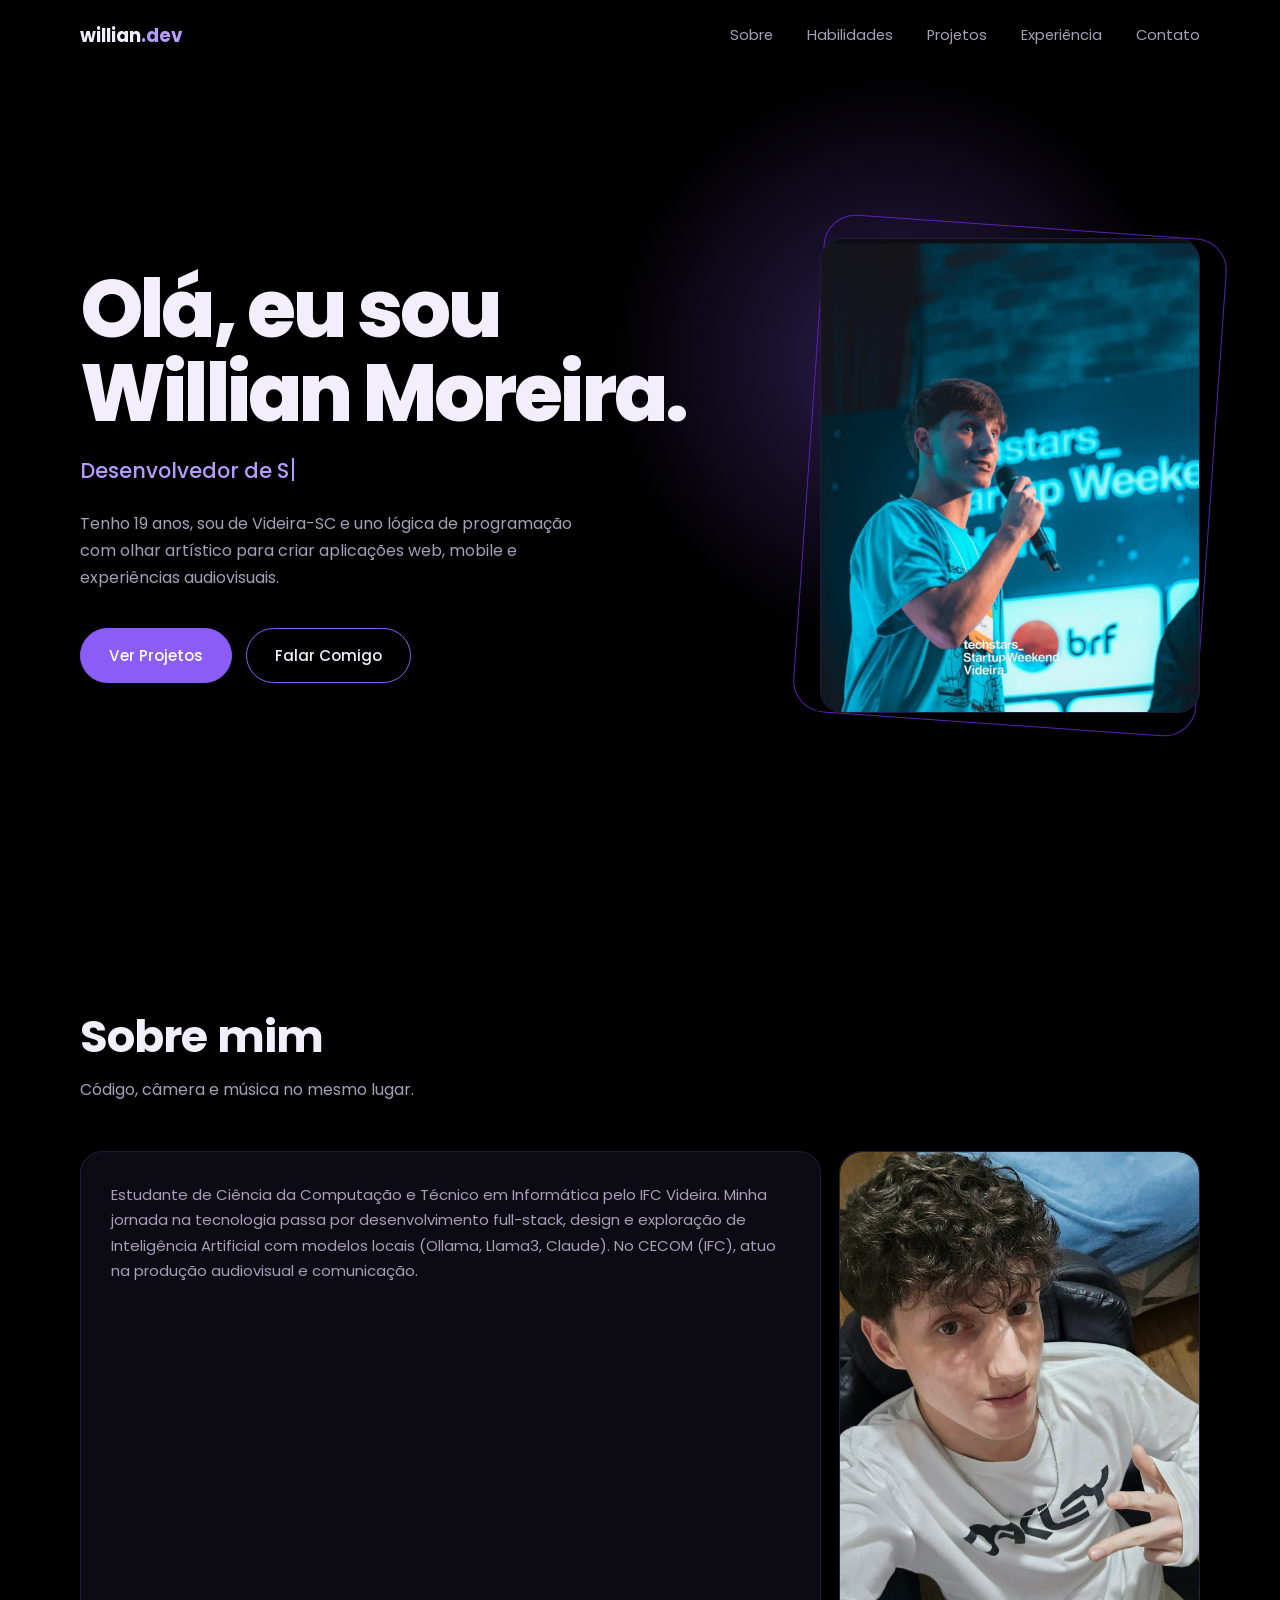
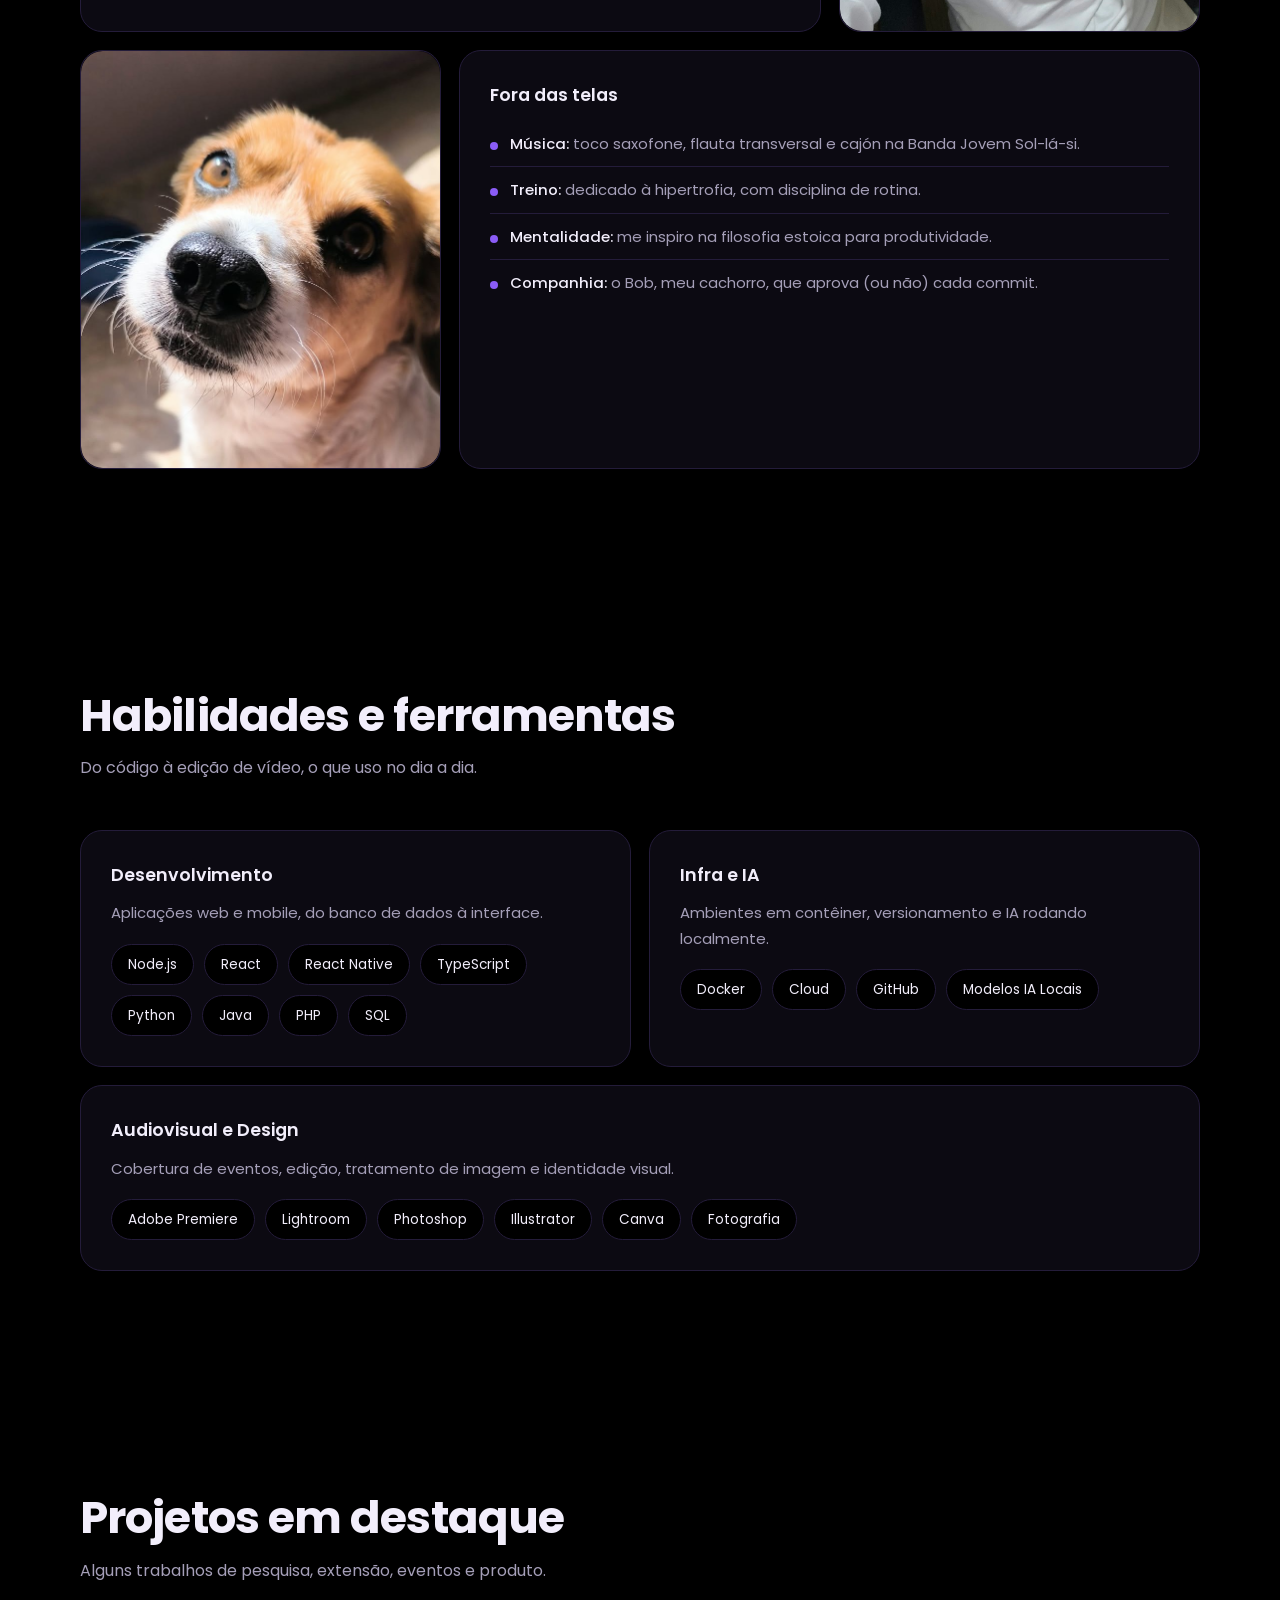
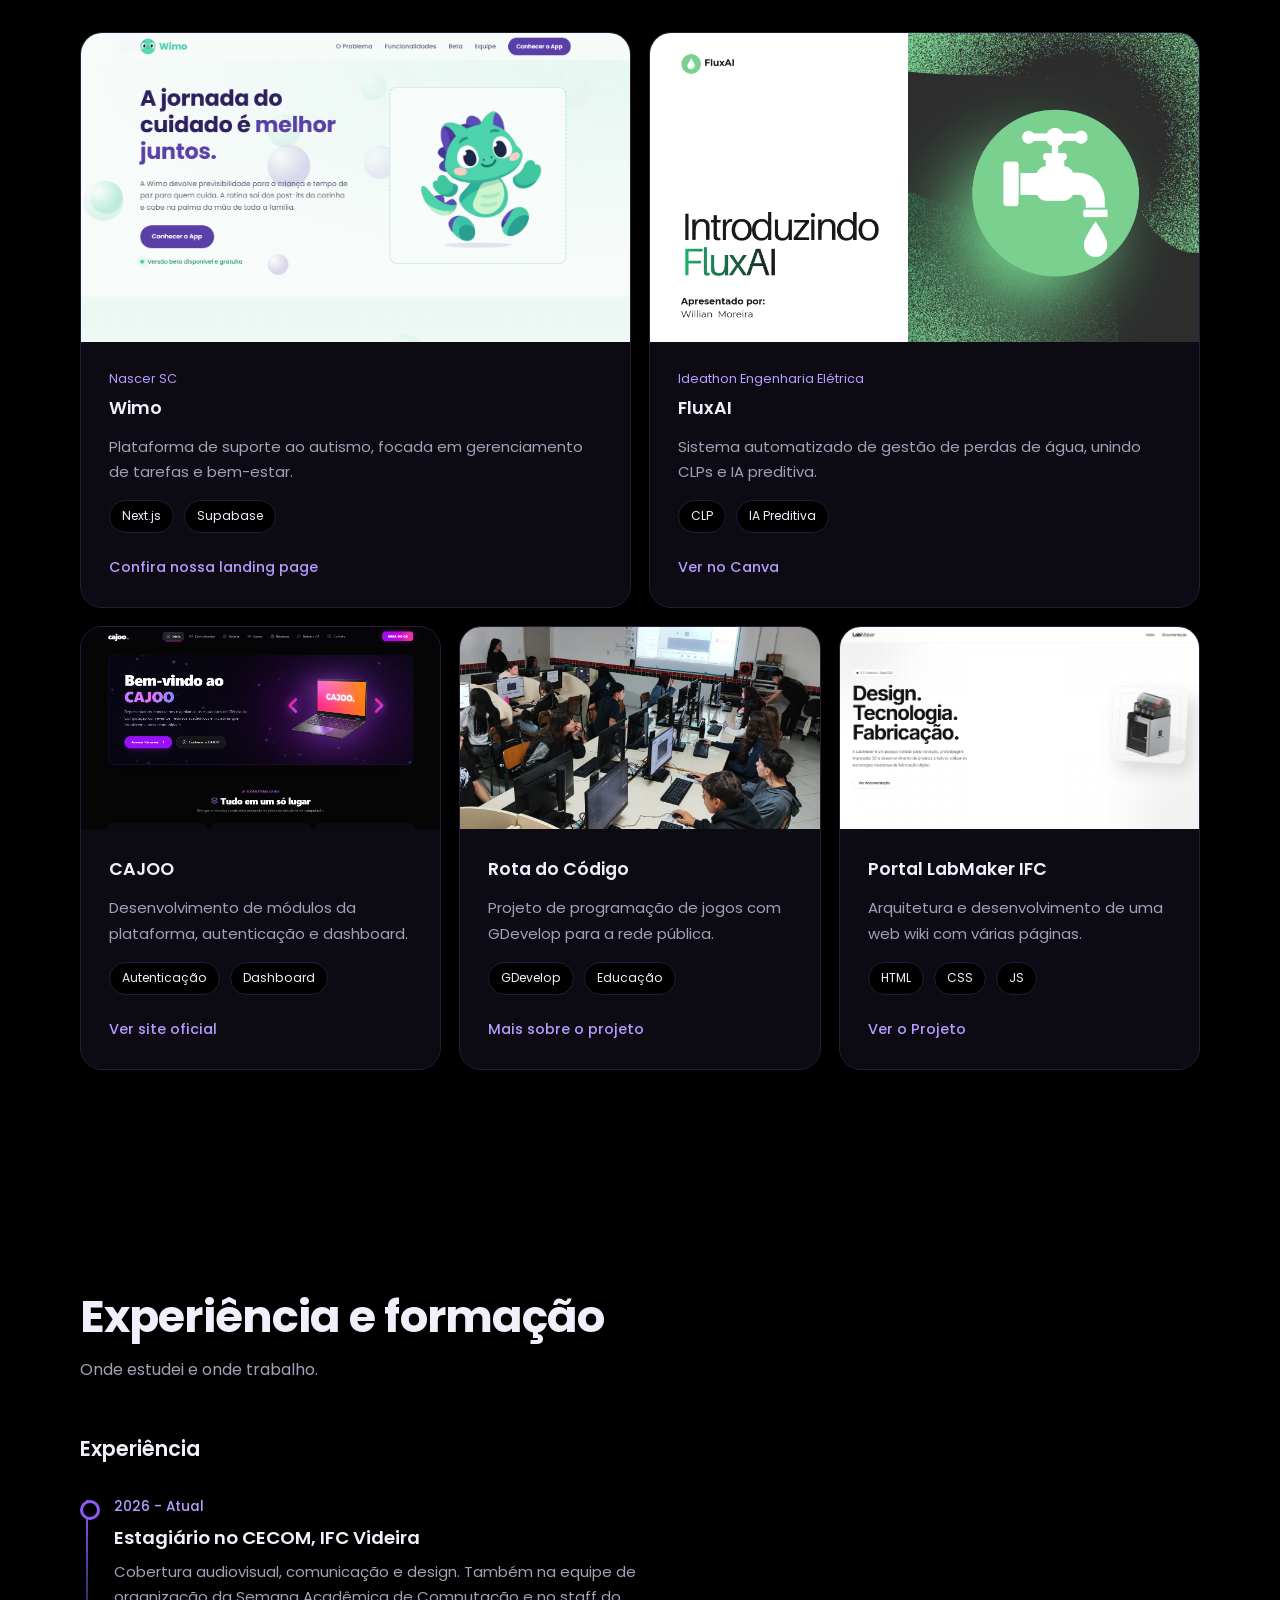
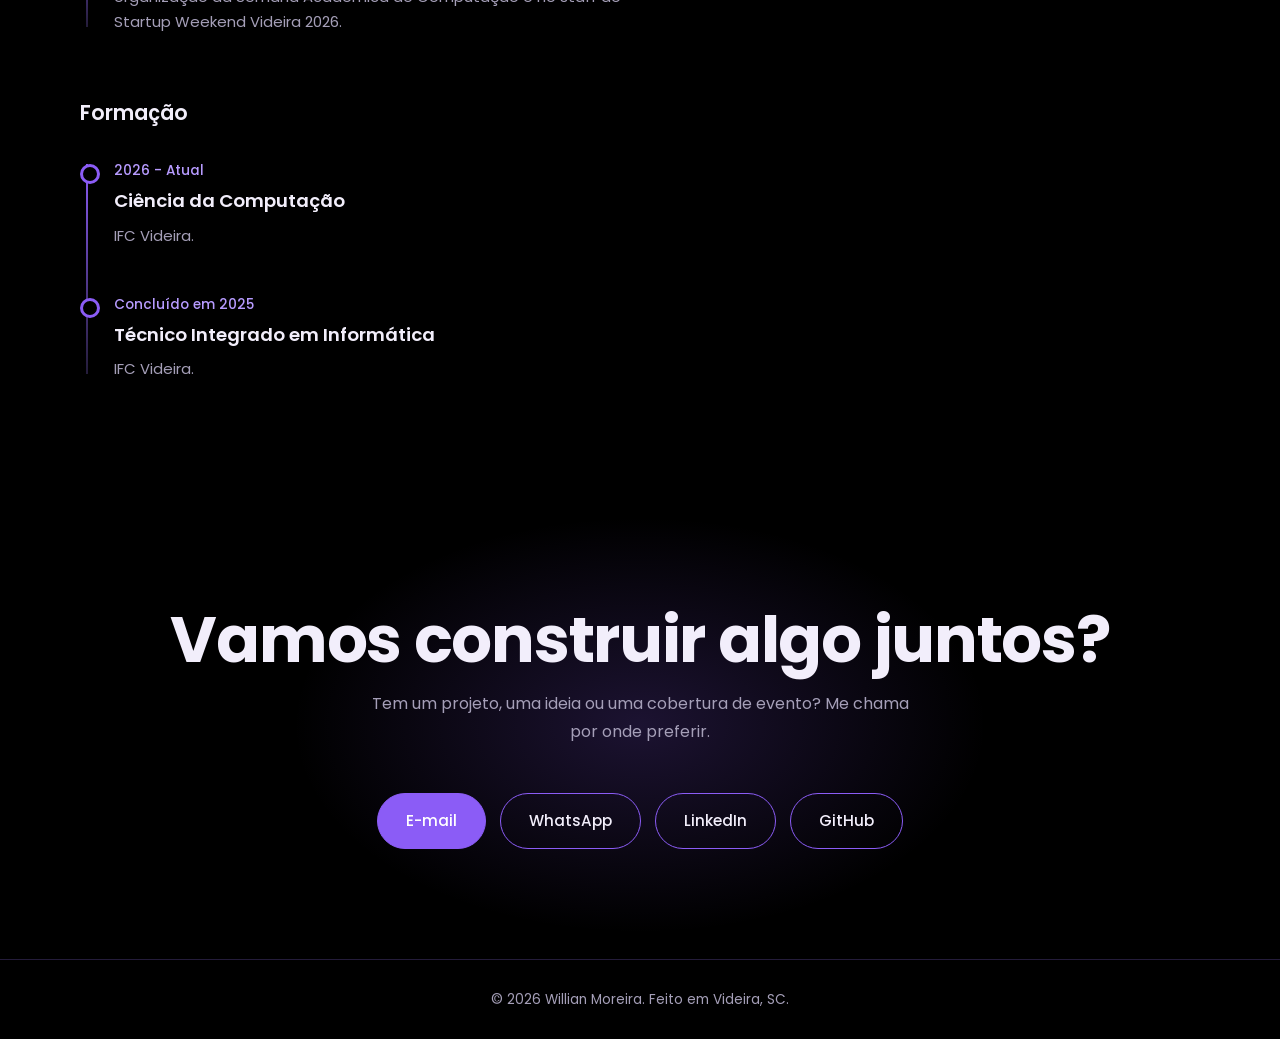
==== index.html @ c2690c24 "v1 do meu portifolio" ====
<!DOCTYPE html>
<html lang="pt-BR">
<head>
<meta charset="UTF-8" />
<meta name="viewport" content="width=device-width, initial-scale=1" />
<title>Willian Moreira | Desenvolvedor de Software, Filmmaker e Fotógrafo</title>
<meta name="description" content="Portfólio de Willian Moreira: desenvolvimento web e mobile, audiovisual e fotografia." />
<link rel="icon" type="image/png" href="assets/icon.png">
<link rel="preconnect" href="https://fonts.googleapis.com" />
<link rel="preconnect" href="https://fonts.gstatic.com" crossorigin />
<link href="https://fonts.googleapis.com/css2?family=Poppins:wght@300;400;500;600;700;800&display=swap" rel="stylesheet" />
<link rel="stylesheet" href="style.css" />
</head>
<body>

<!-- ============ NAVBAR ============ -->
<header class="nav" id="nav">
  <div class="container">
    <a href="#inicio" class="logo">willian<span>.dev</span></a>
    <nav class="menu" id="menu" aria-label="Principal">
      <a href="#sobre">Sobre</a>
      <a href="#habilidades">Habilidades</a>
      <a href="#projetos">Projetos</a>
      <a href="#experiencia">Experiência</a>
      <a href="#contato">Contato</a>
    </nav>
    <button class="burger" id="burger" aria-label="Abrir menu" aria-expanded="false"><span></span><span></span><span></span></button>
  </div>
</header>

<main>
<!-- ============ HERO ============ -->
<section class="hero" id="inicio">
  <div class="glow" id="glow"></div>
  <div class="container hero-grid">
    <div class="reveal">
      <h1>Olá, eu sou<br />Willian Moreira.</h1>
      <p class="role"><span id="typed">Desenvolvedor de Software</span><span class="caret"></span></p>
      <p class="intro">Tenho 19 anos, sou de Videira-SC e uno lógica de programação com olhar artístico para criar aplicações web, mobile e experiências audiovisuais.</p>
      <div class="cta">
        <a href="#projetos" class="btn btn-primary">Ver Projetos</a>
        <a href="#contato" class="btn btn-ghost">Falar Comigo</a>
      </div>
    </div>
    <div class="profile reveal" style="--d:.15s">
      <!-- FOTO DE PERFIL: troque o caminho abaixo pela sua foto (ideal: vertical, 4:5) -->
      <div class="img-frame"><img class="img-round" src="assets/willian.jpg" alt="Foto de perfil de Willian Moreira" /></div>
    </div>
  </div>
</section>

<!-- ============ SOBRE ============ -->
<section id="sobre">
  <div class="container">
    <h2 class="reveal">Sobre mim</h2>
    <p class="lead reveal">Código, câmera e música no mesmo lugar.</p>
    <div class="bento">
      <article class="card span-4 reveal">
        <p class="about-text">Estudante de Ciência da Computação e Técnico em Informática pelo IFC Videira. Minha jornada na tecnologia passa por desenvolvimento full-stack, design e exploração de Inteligência Artificial com modelos locais (Ollama, Llama3, Claude). No CECOM (IFC), atuo na produção audiovisual e comunicação.</p>
      </article>
      <!-- IMAGEM LIFESTYLE 1: troque o caminho (ex.: você tocando, treinando, com o Bob) -->
      <div class="card photo-card span-2 reveal" style="--d:.1s">
        <img class="img-round" src="assets/will2.jpeg" alt="Willian em uma foto lifestyle" />
      </div>
      <!-- IMAGEM LIFESTYLE 2 -->
      <div class="card photo-card span-2 reveal">
        <img class="img-round" src="assets/bob.jpeg" alt="Willian com seu cachorro Bob" />
      </div>
      <article class="card span-4 reveal" style="--d:.1s">
        <h3>Fora das telas</h3>
        <ul class="facts">
          <li><span><b>Música:</b> toco saxofone, flauta transversal e cajón na Banda Jovem Sol-lá-si.</span></li>
          <li><span><b>Treino:</b> dedicado à hipertrofia, com disciplina de rotina.</span></li>
          <li><span><b>Mentalidade:</b> me inspiro na filosofia estoica para produtividade.</span></li>
          <li><span><b>Companhia:</b> o Bob, meu cachorro, que aprova (ou não) cada commit.</span></li>
        </ul>
      </article>
    </div>
  </div>
</section>

<!-- ============ HABILIDADES ============ -->
<section id="habilidades">
  <div class="container">
    <h2 class="reveal">Habilidades e ferramentas</h2>
    <p class="lead reveal">Do código à edição de vídeo, o que uso no dia a dia.</p>
    <div class="bento">
      <article class="card span-3 reveal">
        <h3>Desenvolvimento</h3>
        <p>Aplicações web e mobile, do banco de dados à interface.</p>
        <div class="tags"><span class="tag">Node.js</span><span class="tag">React</span><span class="tag">React Native</span><span class="tag">TypeScript</span><span class="tag">Python</span><span class="tag">Java</span><span class="tag">PHP</span><span class="tag">SQL</span></div>
      </article>
      <article class="card span-3 reveal" style="--d:.1s">
        <h3>Infra e IA</h3>
        <p>Ambientes em contêiner, versionamento e IA rodando localmente.</p>
        <div class="tags"><span class="tag">Docker</span><span class="tag">Cloud</span><span class="tag">GitHub</span><span class="tag">Modelos IA Locais</span></div>
      </article>
      <article class="card span-6 reveal">
        <h3>Audiovisual e Design</h3>
        <p>Cobertura de eventos, edição, tratamento de imagem e identidade visual.</p>
        <div class="tags"><span class="tag">Adobe Premiere</span><span class="tag">Lightroom</span><span class="tag">Photoshop</span><span class="tag">Illustrator</span><span class="tag">Canva</span><span class="tag">Fotografia</span></div>
      </article>
    </div>
  </div>
</section>

<!-- ============ PROJETOS ============ -->
<section id="projetos">
  <div class="container">
    <h2 class="reveal">Projetos em destaque</h2>
    <p class="lead reveal">Alguns trabalhos de pesquisa, extensão, eventos e produto.</p>
    <div class="bento">

      <!-- Em cada projeto: troque o src da thumbnail e o href do link do GitHub -->
      <article class="card project span-3 reveal">
        <div class="thumb"><img class="img-round" src="assets/wimo.png" alt="Thumbnail do projeto Wimo" /></div>
        <div class="body">
          <span class="where">Nascer SC</span>
          <h3>Wimo</h3>
          <p>Plataforma de suporte ao autismo, focada em gerenciamento de tarefas e bem-estar.</p>
          <div class="tags"><span class="tag">Next.js</span><span class="tag">Supabase</span></div>
          <a class="link" href="https://willian-hm.github.io/wimo-lp/" target="_blank" rel="noopener">Confira nossa landing page</a>
        </div>
      </article>

      <article class="card project span-3 reveal" style="--d:.1s">
        <div class="thumb"><img class="img-round" src="assets/fluxai.png" alt="Thumbnail do projeto FluxAI" /></div>
        <div class="body">
          <span class="where">Ideathon Engenharia Elétrica</span>
          <h3>FluxAI</h3>
          <p>Sistema automatizado de gestão de perdas de água, unindo CLPs e IA preditiva.</p>
          <div class="tags"><span class="tag">CLP</span><span class="tag">IA Preditiva</span></div>
          <a class="link" href="https://www.canva.com/design/DAHXwFSfYvk/_85-sju-9SfABfRVE5TkHA/edit" target="_blank" rel="noopener">Ver no Canva</a>
        </div>
      </article>

      <article class="card project span-2 reveal">
        <div class="thumb"><img class="img-round" src="assets/cajoo.png" alt="Thumbnail do projeto CAJOO" /></div>
        <div class="body">
          <h3>CAJOO</h3>
          <p>Desenvolvimento de módulos da plataforma, autenticação e dashboard.</p>
          <div class="tags"><span class="tag">Autenticação</span><span class="tag">Dashboard</span></div>
          <a class="link" href="https://cajoo.fsw-ifc.brdrive.cloud" target="_blank" rel="noopener">Ver site oficial</a>
        </div>
      </article>

      <article class="card project span-2 reveal" style="--d:.1s">
        <div class="thumb"><img class="img-round" src="assets/rota.jpeg" alt="Thumbnail do projeto Rota do Código" /></div>
        <div class="body">
          <h3>Rota do Código</h3>
          <p>Projeto de programação de jogos com GDevelop para a rede pública.</p>
          <div class="tags"><span class="tag">GDevelop</span><span class="tag">Educação</span></div>
          <a class="link" href="https://www.instagram.com/rotadocodigo.ifc/" target="_blank" rel="noopener">Mais sobre o projeto</a>
        </div>
      </article>

      <article class="card project span-2 reveal" style="--d:.2s">
        <div class="thumb"><img class="img-round" src="assets/labmaker.png" alt="Thumbnail do Portal LabMaker IFC" /></div>
        <div class="body">
          <h3>Portal LabMaker IFC</h3>
          <p>Arquitetura e desenvolvimento de uma web wiki com várias páginas.</p>
          <div class="tags"><span class="tag">HTML</span><span class="tag">CSS</span><span class="tag">JS</span></div>
          <a class="link" href="https://willian-hm.github.io/labmaker-ifc-videira/" target="_blank" rel="noopener">Ver o Projeto</a>
        </div>
      </article>

    </div>
  </div>
</section>

<!-- ============ EXPERIÊNCIA E FORMAÇÃO ============ -->
<section id="experiencia">
  <div class="container">
    <h2 class="reveal">Experiência e formação</h2>
    <p class="lead reveal">Onde estudei e onde trabalho.</p>

    <h3 class="t-group reveal">Experiência</h3>
    <div class="timeline" style="margin-bottom:60px">
      <div class="t-item reveal">
        <span class="t-date">2026 - Atual</span>
        <h3>Estagiário no CECOM, IFC Videira</h3>
        <p>Cobertura audiovisual, comunicação e design. Também na equipe de organização da Semana Acadêmica de Computação e no staff do Startup Weekend Videira 2026.</p>
      </div>
    </div>

    <h3 class="t-group reveal">Formação</h3>
    <div class="timeline">
      <div class="t-item reveal">
        <span class="t-date">2026 - Atual</span>
        <h3>Ciência da Computação</h3>
        <p>IFC Videira.</p>
      </div>
      <div class="t-item reveal">
        <span class="t-date">Concluído em 2025</span>
        <h3>Técnico Integrado em Informática</h3>
        <p>IFC Videira.</p>
      </div>
    </div>
  </div>
</section>

<!-- ============ CONTATO ============ -->
<section class="contact" id="contato">
  <div class="container">
    <h2 class="reveal">Vamos construir algo juntos?</h2>
    <p class="lead reveal">Tem um projeto, uma ideia ou uma cobertura de evento? Me chama por onde preferir.</p>
    <div class="links reveal">
      <a class="btn btn-primary" href="mailto:willianmoreira0510@gmail.com">E-mail</a>
      <a class="btn btn-ghost" href="https://wa.me/5549991280198" target="_blank" rel="noopener">WhatsApp</a>
      <a class="btn btn-ghost" href="https://linkedin.com/in/will-moreira" target="_blank" rel="noopener">LinkedIn</a>
      <a class="btn btn-ghost" href="https://github.com/willian-hm" target="_blank" rel="noopener">GitHub</a>
    </div>
  </div>
</section>
</main>

<footer><div class="container">&copy; <span id="year"></span> Willian Moreira. Feito em Videira, SC.</div></footer>

<script>
/* Menu mobile */
const burger = document.getElementById('burger');
const menu = document.getElementById('menu');
burger.addEventListener('click', () => {
  const open = menu.classList.toggle('open');
  burger.classList.toggle('open', open);
  burger.setAttribute('aria-expanded', open);
});
menu.querySelectorAll('a').forEach(a => a.addEventListener('click', () => {
  menu.classList.remove('open'); burger.classList.remove('open'); burger.setAttribute('aria-expanded', false);
}));

/* Navbar com fundo ao rolar */
const nav = document.getElementById('nav');
const onScroll = () => nav.classList.toggle('scrolled', window.scrollY > 30);
onScroll(); window.addEventListener('scroll', onScroll, {passive:true});

/* Scroll reveal */
const io = new IntersectionObserver((entries) => {
  entries.forEach(e => { if (e.isIntersecting) { e.target.classList.add('visible'); io.unobserve(e.target); } });
}, {threshold:.12});
document.querySelectorAll('.reveal').forEach(el => io.observe(el));

/* Glow roxo que segue o mouse no hero */
const hero = document.querySelector('.hero');
hero.addEventListener('pointermove', (e) => {
  const r = hero.getBoundingClientRect();
  hero.style.setProperty('--gx', (e.clientX - r.left) + 'px');
  hero.style.setProperty('--gy', (e.clientY - r.top) + 'px');
});

/* Subtítulo alternando */
const roles = ['Desenvolvedor de Software', 'Filmmaker & Fotógrafo'];
const typed = document.getElementById('typed');
if (!window.matchMedia('(prefers-reduced-motion: reduce)').matches) {
  let r = 0, c = roles[0].length, del = true;
  setTimeout(function tick() {
    const word = roles[r];
    c += del ? -1 : 1;
    typed.textContent = word.slice(0, c);
    let wait = del ? 35 : 70;
    if (!del && c === word.length) { del = true; wait = 2200; }
    else if (del && c === 0) { del = false; r = (r + 1) % roles.length; wait = 350; }
    setTimeout(tick, wait);
  }, 2200);
} else {
  typed.textContent = 'Desenvolvedor de Software | Filmmaker & Fotógrafo';
}

document.getElementById('year').textContent = new Date().getFullYear();
</script>
</body>
</html>
---- style.css ----
/* ===== CORES E VARIÁVEIS: mude aqui para alterar o tema inteiro ===== */
:root{
  --bg:#000000;
  --surface:#0c0a12;
  --surface-2:#141021;
  --border:#241c3a;
  --text:#f2eefb;
  --muted:#a59fb8;
  --purple:#8b5cf6;
  --purple-light:#b79bff;
  --purple-deep:#5b21b6;
  --radius:22px;
  --ease:cubic-bezier(.22,.8,.3,1);
}
*{box-sizing:border-box;margin:0;padding:0}
html{scroll-behavior:smooth;scroll-padding-top:84px}
body{font-family:'Poppins',system-ui,sans-serif;background:var(--bg);color:var(--text);line-height:1.7;-webkit-font-smoothing:antialiased;overflow-x:hidden}
img{max-width:100%;display:block}
a{color:inherit;text-decoration:none}
ul{list-style:none}
:focus-visible{outline:2px solid var(--purple-light);outline-offset:3px;border-radius:6px}
.container{width:min(1120px,92%);margin-inline:auto}
section{padding:110px 0}
h2{font-size:clamp(1.9rem,4vw,2.8rem);font-weight:700;line-height:1.2;letter-spacing:-.02em;margin-bottom:12px}
.lead{color:var(--muted);max-width:56ch;margin-bottom:48px}

/* ===== IMAGENS: classes prontas ===== */
.img-round{width:100%;height:100%;object-fit:cover;border-radius:var(--radius);background:var(--surface-2)}
.img-frame{border-radius:var(--radius);overflow:hidden;border:1px solid var(--border);background:var(--surface-2)}

/* ===== BOTÕES ===== */
.btn{display:inline-flex;align-items:center;gap:8px;padding:14px 28px;border-radius:999px;font-weight:500;font-size:.95rem;border:1px solid var(--purple);transition:transform .3s var(--ease),background .3s,box-shadow .3s,color .3s}
.btn-primary{background:var(--purple);color:#fff}
.btn-primary:hover{background:var(--purple-light);color:#000;transform:translateY(-3px);box-shadow:0 10px 30px -8px var(--purple)}
.btn-ghost{background:transparent;color:var(--text)}
.btn-ghost:hover{background:rgba(139,92,246,.14);transform:translateY(-3px)}

/* ===== NAVBAR ===== */
.nav{position:fixed;inset:0 0 auto 0;z-index:50;transition:background .3s,border-color .3s;border-bottom:1px solid transparent}
.nav.scrolled{background:rgba(0,0,0,.82);backdrop-filter:blur(14px);border-color:var(--border)}
.nav .container{display:flex;align-items:center;justify-content:space-between;height:72px}
.logo{font-weight:700;font-size:1.15rem}
.logo span{color:var(--purple-light)}
.menu{display:flex;gap:34px}
.menu a{color:var(--muted);font-size:.92rem;position:relative;transition:color .25s}
.menu a::after{content:"";position:absolute;left:0;bottom:-4px;height:2px;width:0;background:var(--purple);transition:width .3s var(--ease)}
.menu a:hover{color:var(--text)}
.menu a:hover::after{width:100%}
.burger{display:none;background:none;border:0;width:40px;height:40px;cursor:pointer;position:relative}
.burger span{position:absolute;left:8px;right:8px;height:2px;background:var(--text);border-radius:2px;transition:transform .3s var(--ease),opacity .2s}
.burger span:nth-child(1){top:13px}.burger span:nth-child(2){top:19px}.burger span:nth-child(3){top:25px}
.burger.open span:nth-child(1){transform:translateY(6px) rotate(45deg)}
.burger.open span:nth-child(2){opacity:0}
.burger.open span:nth-child(3){transform:translateY(-6px) rotate(-45deg)}

/* ===== HERO ===== */
.hero{min-height:100vh;display:flex;align-items:center;padding:130px 0 80px;position:relative;overflow:hidden}
/* Glow roxo que acompanha o mouse (único momento de destaque) */
.glow{position:absolute;width:620px;height:620px;border-radius:50%;background:radial-gradient(circle,rgba(139,92,246,.32),transparent 65%);left:var(--gx,70%);top:var(--gy,40%);transform:translate(-50%,-50%);pointer-events:none;transition:left .6s var(--ease),top .6s var(--ease)}
/* Para usar uma imagem de fundo no hero, descomente e troque o caminho:
.hero{background:linear-gradient(rgba(0,0,0,.8),rgba(0,0,0,.92)),url("caminho/para/background.jpg") center/cover} */
.hero-grid{display:grid;grid-template-columns:1.25fr .75fr;gap:56px;align-items:center;position:relative}
.hero h1{font-size:clamp(2.6rem,7vw,5rem);font-weight:800;line-height:1.05;letter-spacing:-.035em;margin-bottom:18px}
.hero .role{font-size:clamp(1rem,2vw,1.3rem);color:var(--purple-light);font-weight:500;margin-bottom:20px;min-height:1.8em}
.hero .caret{display:inline-block;width:2px;height:1.1em;background:var(--purple-light);margin-left:3px;vertical-align:-3px;animation:blink 1s steps(1) infinite}
@keyframes blink{50%{opacity:0}}
.hero p.intro{color:var(--muted);max-width:52ch;margin-bottom:36px}
.cta{display:flex;flex-wrap:wrap;gap:14px}
.profile{aspect-ratio:4/5;max-width:380px;margin-left:auto;position:relative}
.profile::before{content:"";position:absolute;inset:-12px;border-radius:calc(var(--radius) + 10px);border:1px solid var(--purple-deep);transform:rotate(4deg)}
.profile .img-frame{position:relative;height:100%}

/* ===== BENTO (sobre, habilidades, projetos) ===== */
.bento{display:grid;grid-template-columns:repeat(6,1fr);gap:18px}
.card{background:var(--surface);border:1px solid var(--border);border-radius:var(--radius);padding:30px;transition:transform .35s var(--ease),border-color .3s,background .3s}
.card:hover{border-color:var(--purple);transform:translateY(-5px);background:var(--surface-2)}
.card h3{font-size:1.1rem;font-weight:600;margin-bottom:10px}
.card p{color:var(--muted);font-size:.93rem}
.span-2{grid-column:span 2}.span-3{grid-column:span 3}.span-4{grid-column:span 4}.span-6{grid-column:span 6}
.photo-card{padding:0;overflow:hidden;min-height:240px}
.photo-card:hover{transform:none}

/* Sobre */
.about-text{font-size:1.05rem;color:var(--text)}
.facts li{display:flex;gap:12px;padding:10px 0;border-bottom:1px solid var(--border);color:var(--muted);font-size:.93rem}
.facts li:last-child{border:0}
.facts li::before{content:"";flex:none;width:8px;height:8px;margin-top:11px;border-radius:50%;background:var(--purple)}
.facts b{color:var(--text);font-weight:500}

/* Habilidades */
.tags{display:flex;flex-wrap:wrap;gap:10px;margin-top:18px}
.tag{padding:8px 16px;border-radius:999px;font-size:.85rem;border:1px solid var(--border);background:var(--bg);color:var(--text);transition:all .25s}
.tag:hover{border-color:var(--purple);background:rgba(139,92,246,.16);color:var(--purple-light)}

/* Projetos */
.project{padding:0;display:flex;flex-direction:column;overflow:hidden}
.project .thumb{aspect-ratio:16/9;border-radius:0;overflow:hidden}
.project .thumb img{transition:transform .6s var(--ease);border-radius:0}
.project:hover .thumb img{transform:scale(1.06)}
.project .body{padding:26px 28px 28px;display:flex;flex-direction:column;flex:1}
.project .tags{margin:16px 0 22px}
.project .tag{font-size:.76rem;padding:5px 12px}
.project .link{margin-top:auto;font-weight:500;font-size:.9rem;color:var(--purple-light);display:inline-flex;gap:8px;align-items:center}
.project .link:hover{color:#fff;text-decoration:underline;text-underline-offset:5px}
.project .where{font-size:.8rem;color:var(--purple-light);margin-bottom:4px}

/* ===== TIMELINE ===== */
.timeline{position:relative;max-width:760px;padding-left:34px}
.timeline::before{content:"";position:absolute;left:6px;top:8px;bottom:8px;width:2px;background:linear-gradient(var(--purple),var(--border))}
.t-item{position:relative;padding-bottom:42px}
.t-item:last-child{padding-bottom:0}
.t-item::before{content:"";position:absolute;left:-34px;top:8px;width:14px;height:14px;border-radius:50%;background:var(--bg);border:3px solid var(--purple)}
.t-date{color:var(--purple-light);font-size:.85rem;font-weight:500}
.t-item h3{font-size:1.15rem;font-weight:600;margin:2px 0 6px}
.t-item p{color:var(--muted);font-size:.93rem;max-width:60ch}
.t-group{margin:0 0 26px;font-weight:600;font-size:1.3rem}

/* ===== CONTATO ===== */
.contact{text-align:center;position:relative;overflow:hidden}
.contact::before{content:"";position:absolute;left:50%;top:50%;width:700px;height:420px;transform:translate(-50%,-50%);background:radial-gradient(ellipse,rgba(139,92,246,.2),transparent 70%);pointer-events:none}
.contact h2{font-size:clamp(2.2rem,6vw,4rem);position:relative}
.contact .lead{margin-inline:auto;position:relative}
.links{display:flex;flex-wrap:wrap;gap:14px;justify-content:center;position:relative}
footer{border-top:1px solid var(--border);padding:28px 0;text-align:center;color:var(--muted);font-size:.85rem}

/* ===== SCROLL REVEAL ===== */
.reveal{opacity:0;transform:translateY(28px);transition:opacity .9s var(--ease),transform .9s var(--ease);transition-delay:var(--d,0s)}
.reveal.visible{opacity:1;transform:none}

/* ===== RESPONSIVO ===== */
@media (max-width:900px){
  section{padding:80px 0}
  .hero-grid{grid-template-columns:1fr}
  .profile{margin:0 auto;order:-1;max-width:260px}
  .span-2,.span-3,.span-4{grid-column:span 6}
  .burger{display:block}
  .menu{position:fixed;inset:72px 0 auto 0;flex-direction:column;gap:0;background:rgba(0,0,0,.97);border-bottom:1px solid var(--border);padding:8px 6%;transform:translateY(-130%);transition:transform .4s var(--ease)}
  .menu.open{transform:none}
  .menu a{padding:16px 0;border-bottom:1px solid var(--border)}
  .menu a::after{display:none}
}
@media (prefers-reduced-motion:reduce){
  html{scroll-behavior:auto}
  *,*::before,*::after{animation:none!important;transition:none!important}
  .reveal{opacity:1;transform:none}
}
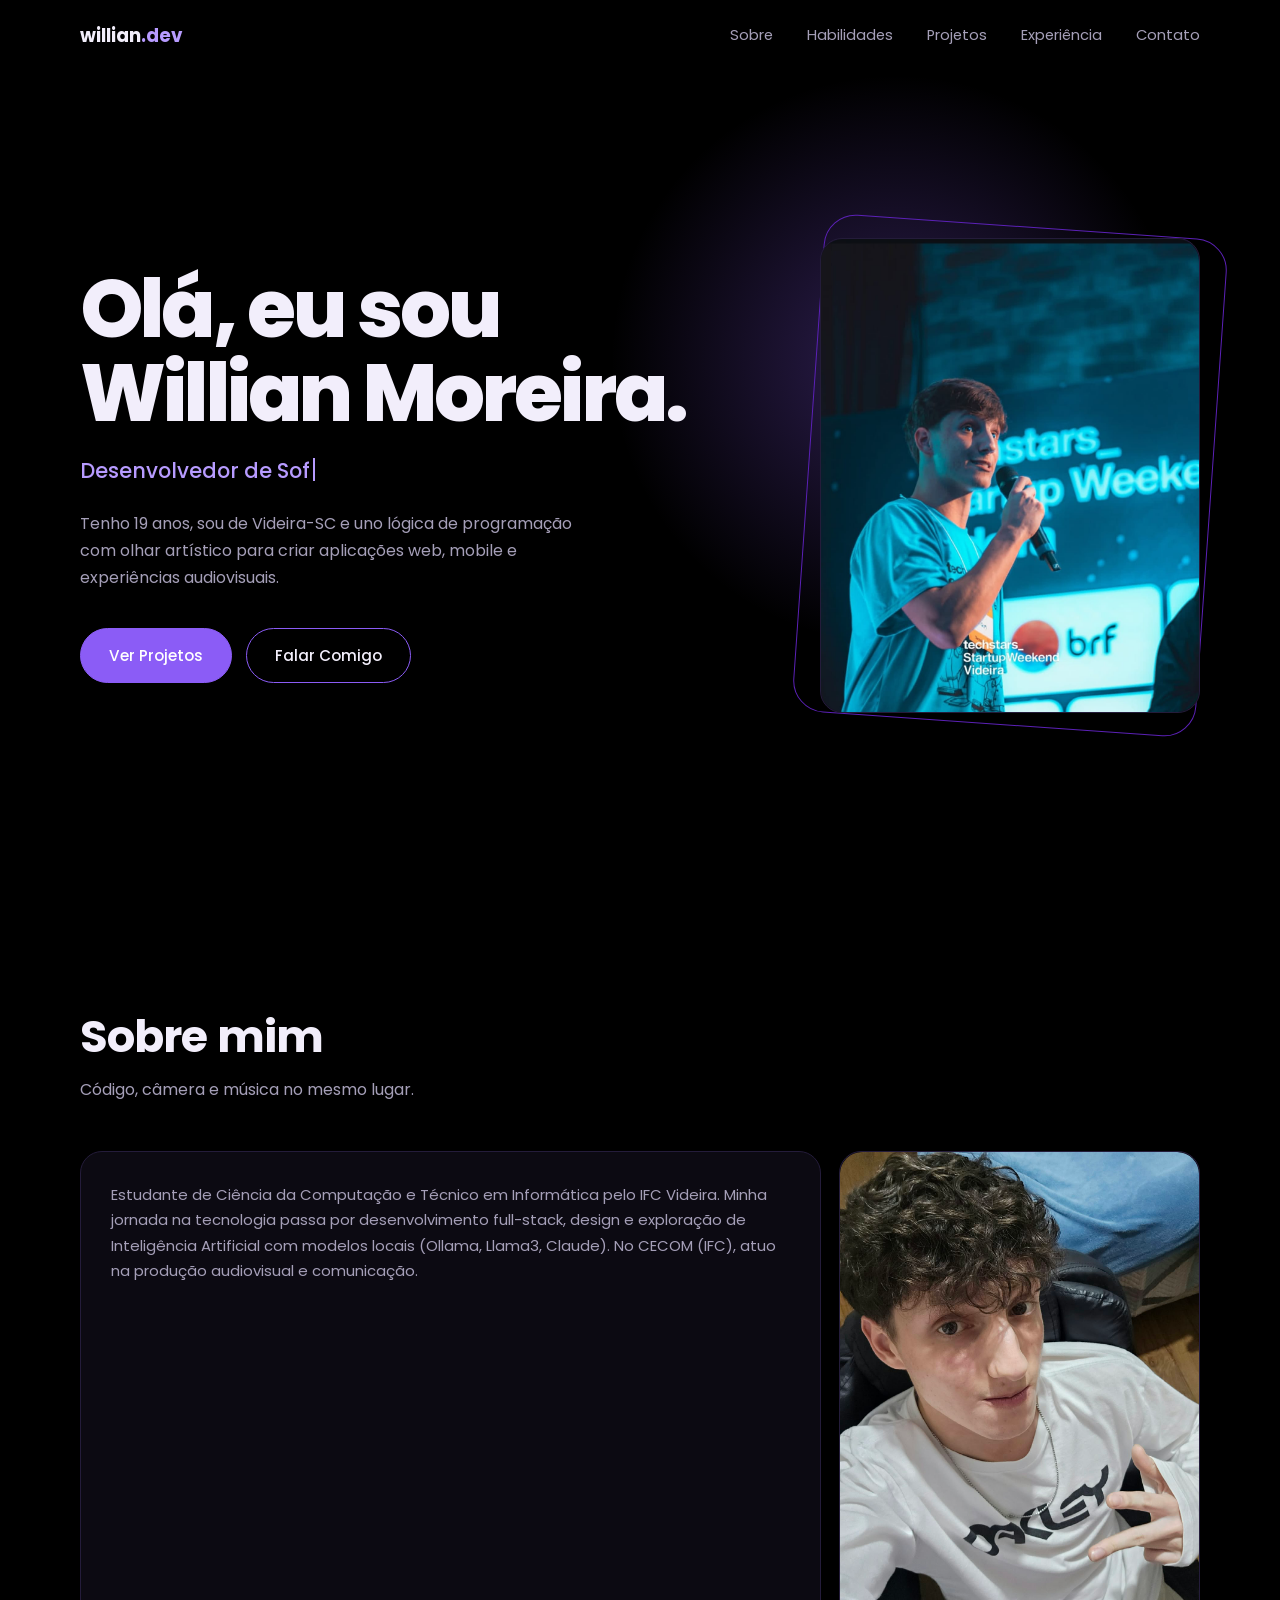
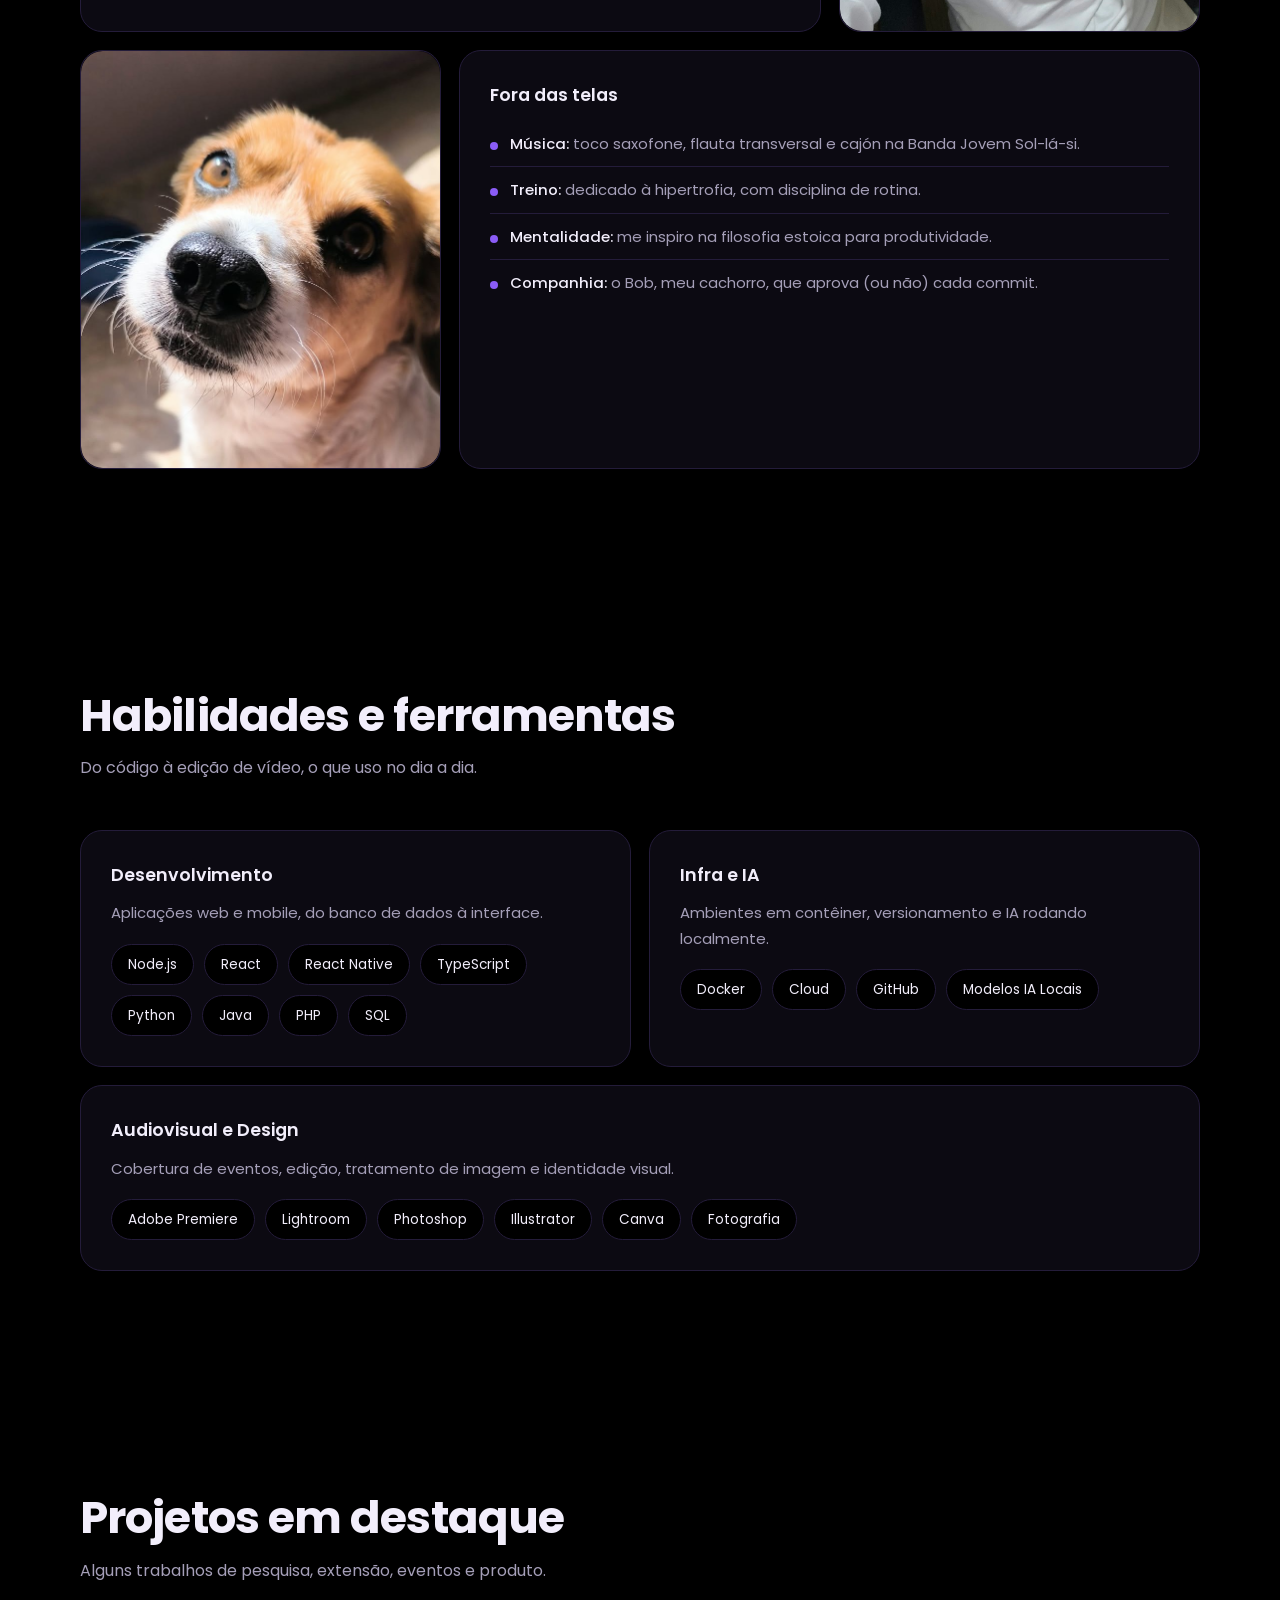
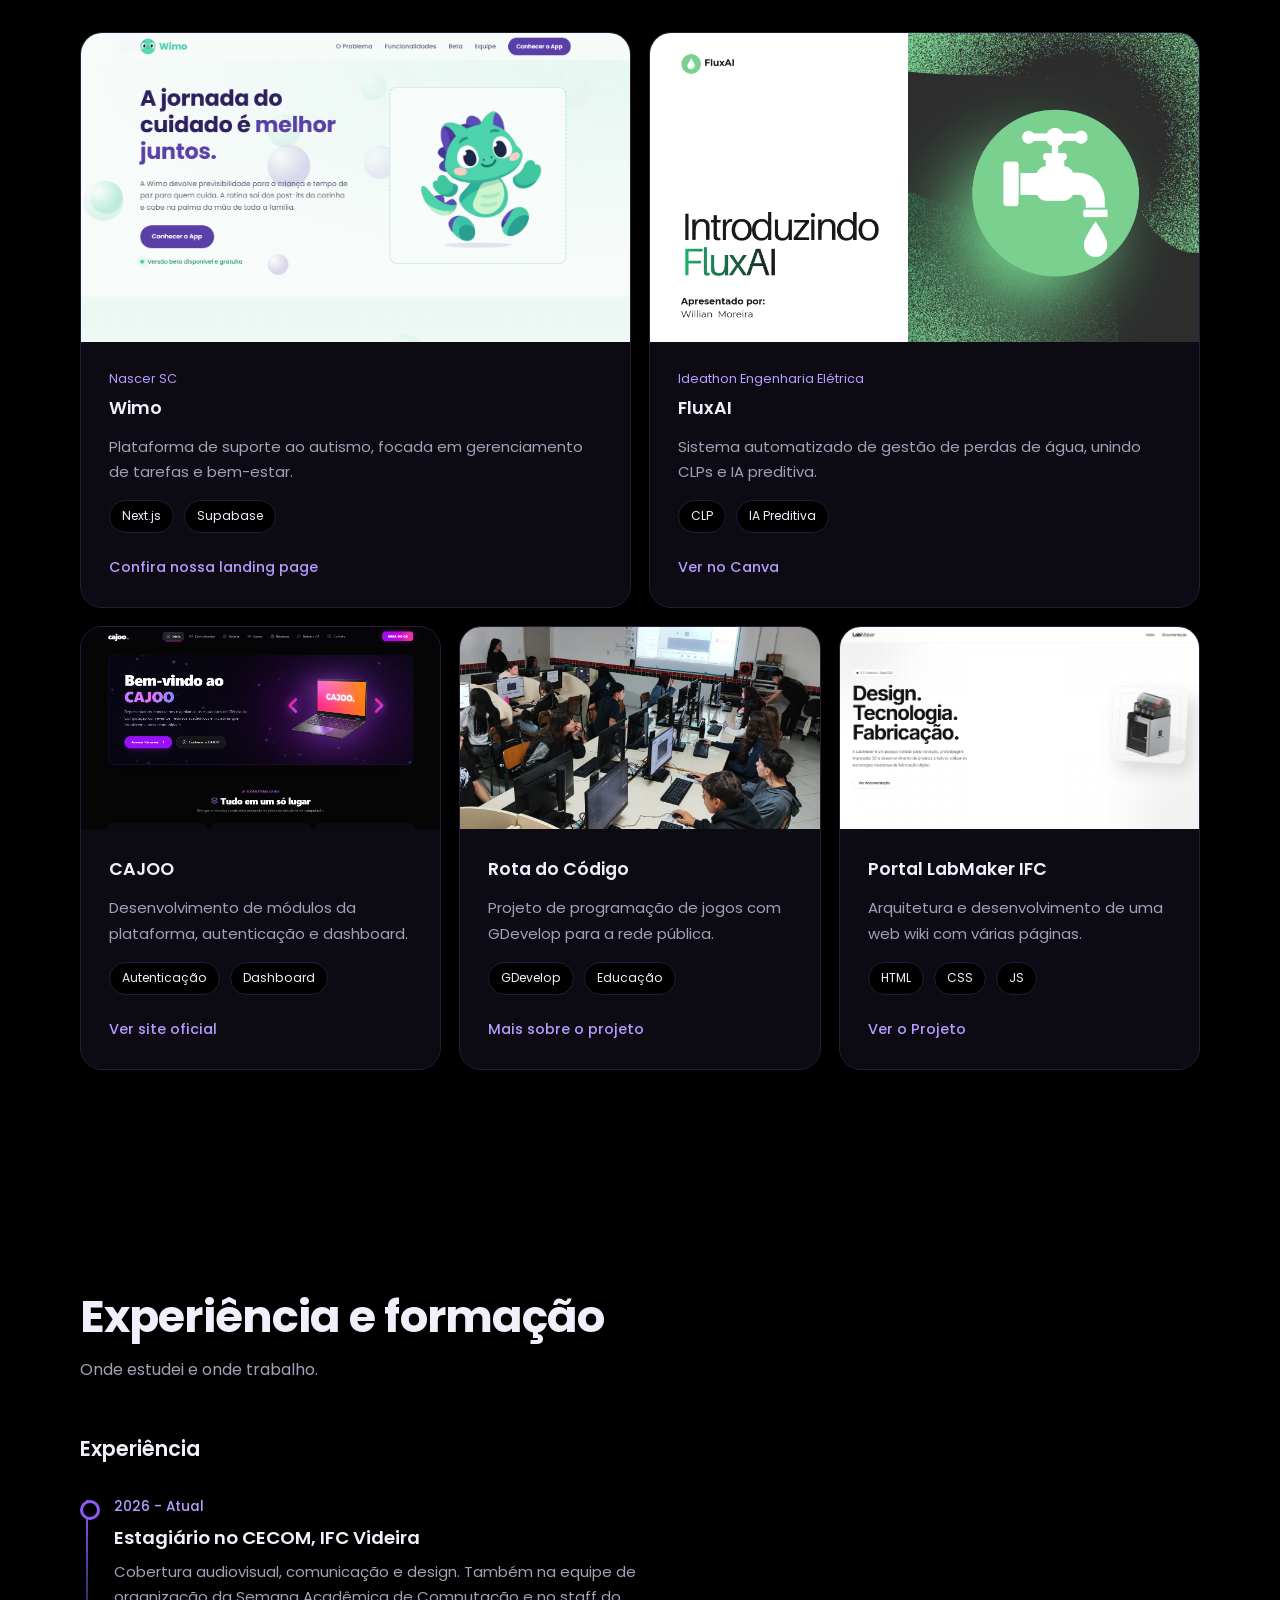
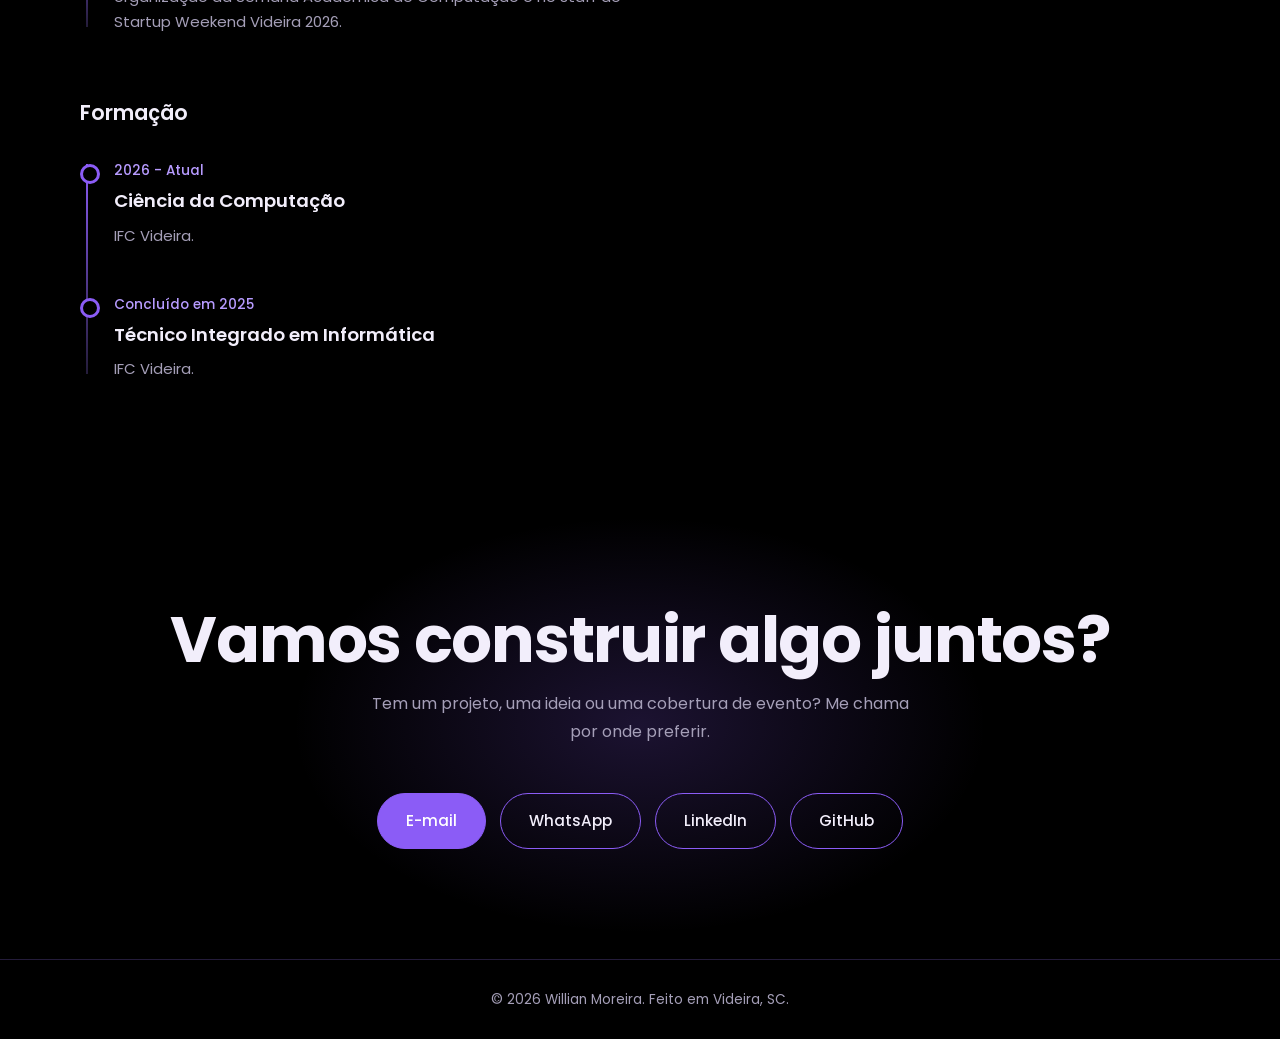
==== commit d5b868fe: "correção" ====
--- a/index.html
+++ b/index.html
@@ -205,7 +205,7 @@
     <h2 class="reveal">Vamos construir algo juntos?</h2>
     <p class="lead reveal">Tem um projeto, uma ideia ou uma cobertura de evento? Me chama por onde preferir.</p>
     <div class="links reveal">
-      <a class="btn btn-primary" href="mailto:willianmoreira0510@gmail.com">E-mail</a>
+      <a class="btn btn-primary" href="mailto:willianmoreira0510@gmail.com" onclick="window.setTimeout(function(){ alert('Se a sua aplicação de e-mail não abriu, copie o endereço: willianmoreira0510@gmail.com'); }, 2000);">E-mail</a>
       <a class="btn btn-ghost" href="https://wa.me/5549991280198" target="_blank" rel="noopener">WhatsApp</a>
       <a class="btn btn-ghost" href="https://linkedin.com/in/will-moreira" target="_blank" rel="noopener">LinkedIn</a>
       <a class="btn btn-ghost" href="https://github.com/willian-hm" target="_blank" rel="noopener">GitHub</a>
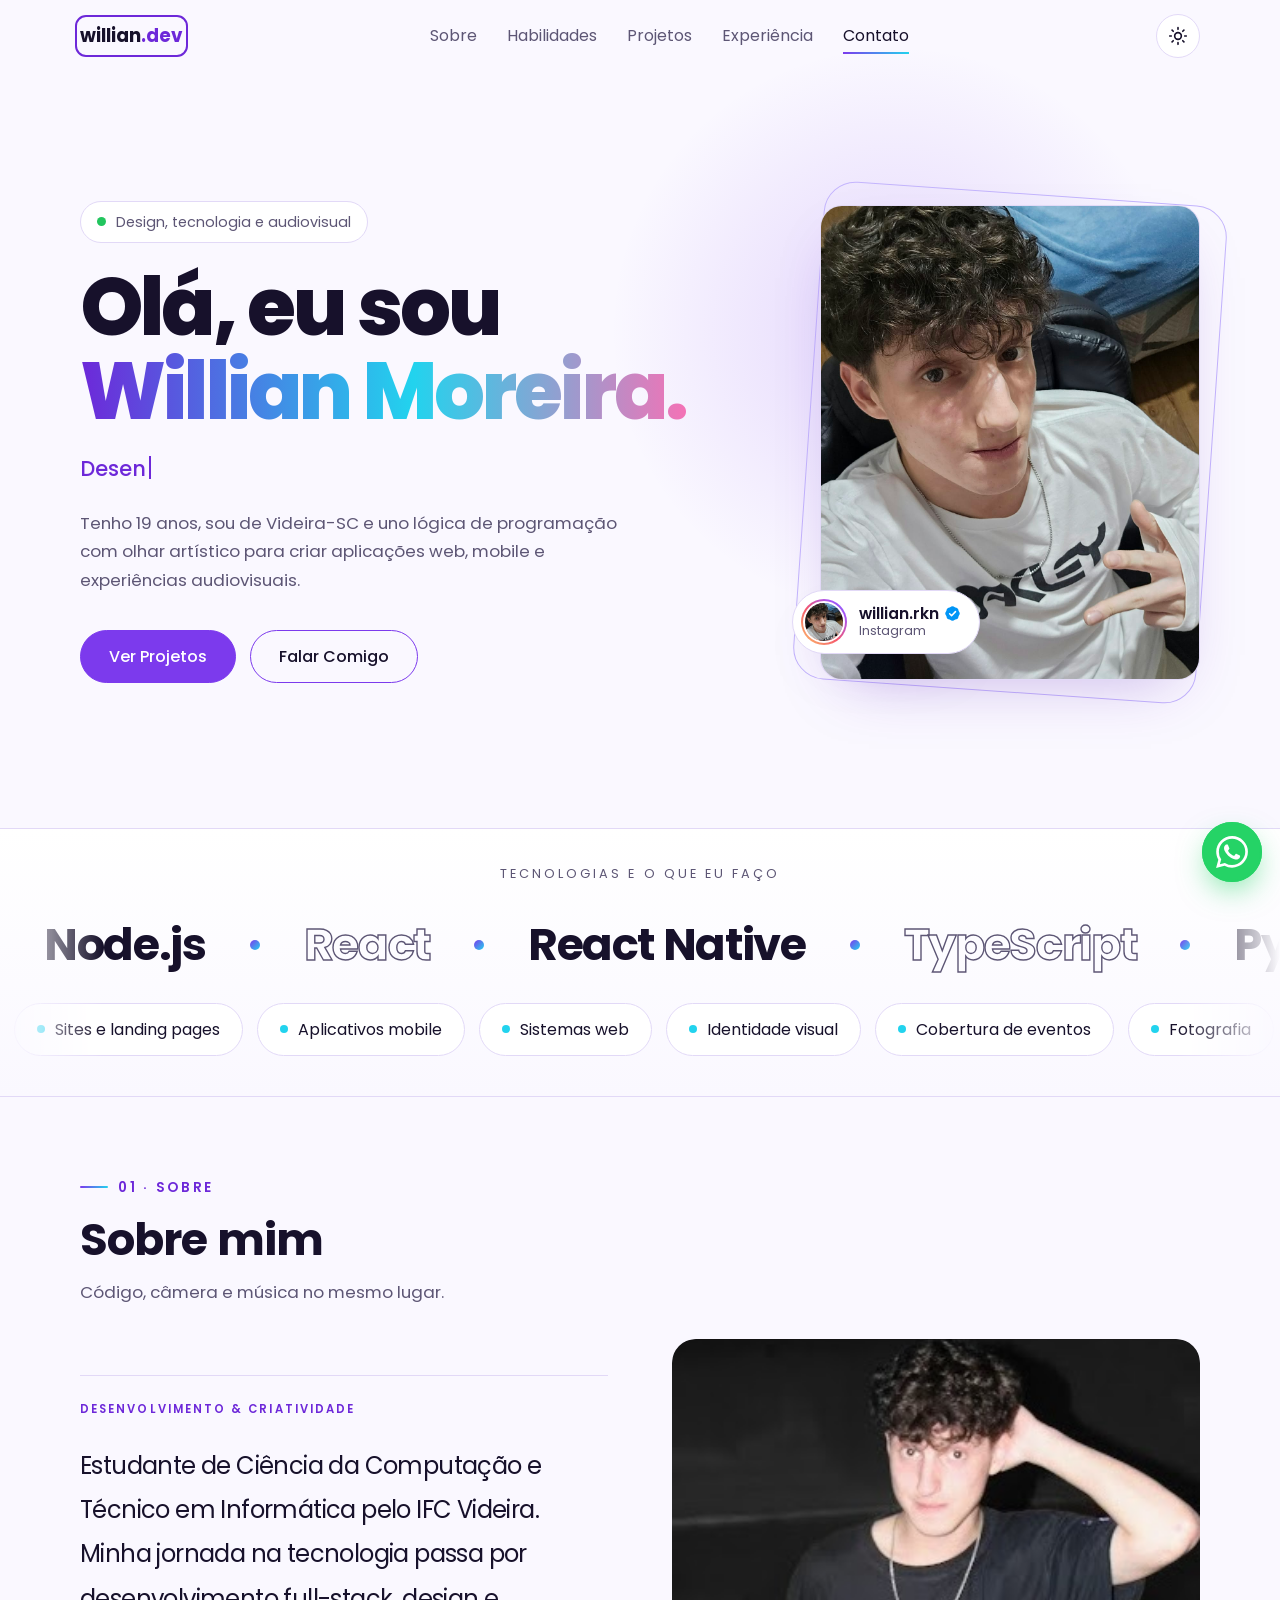
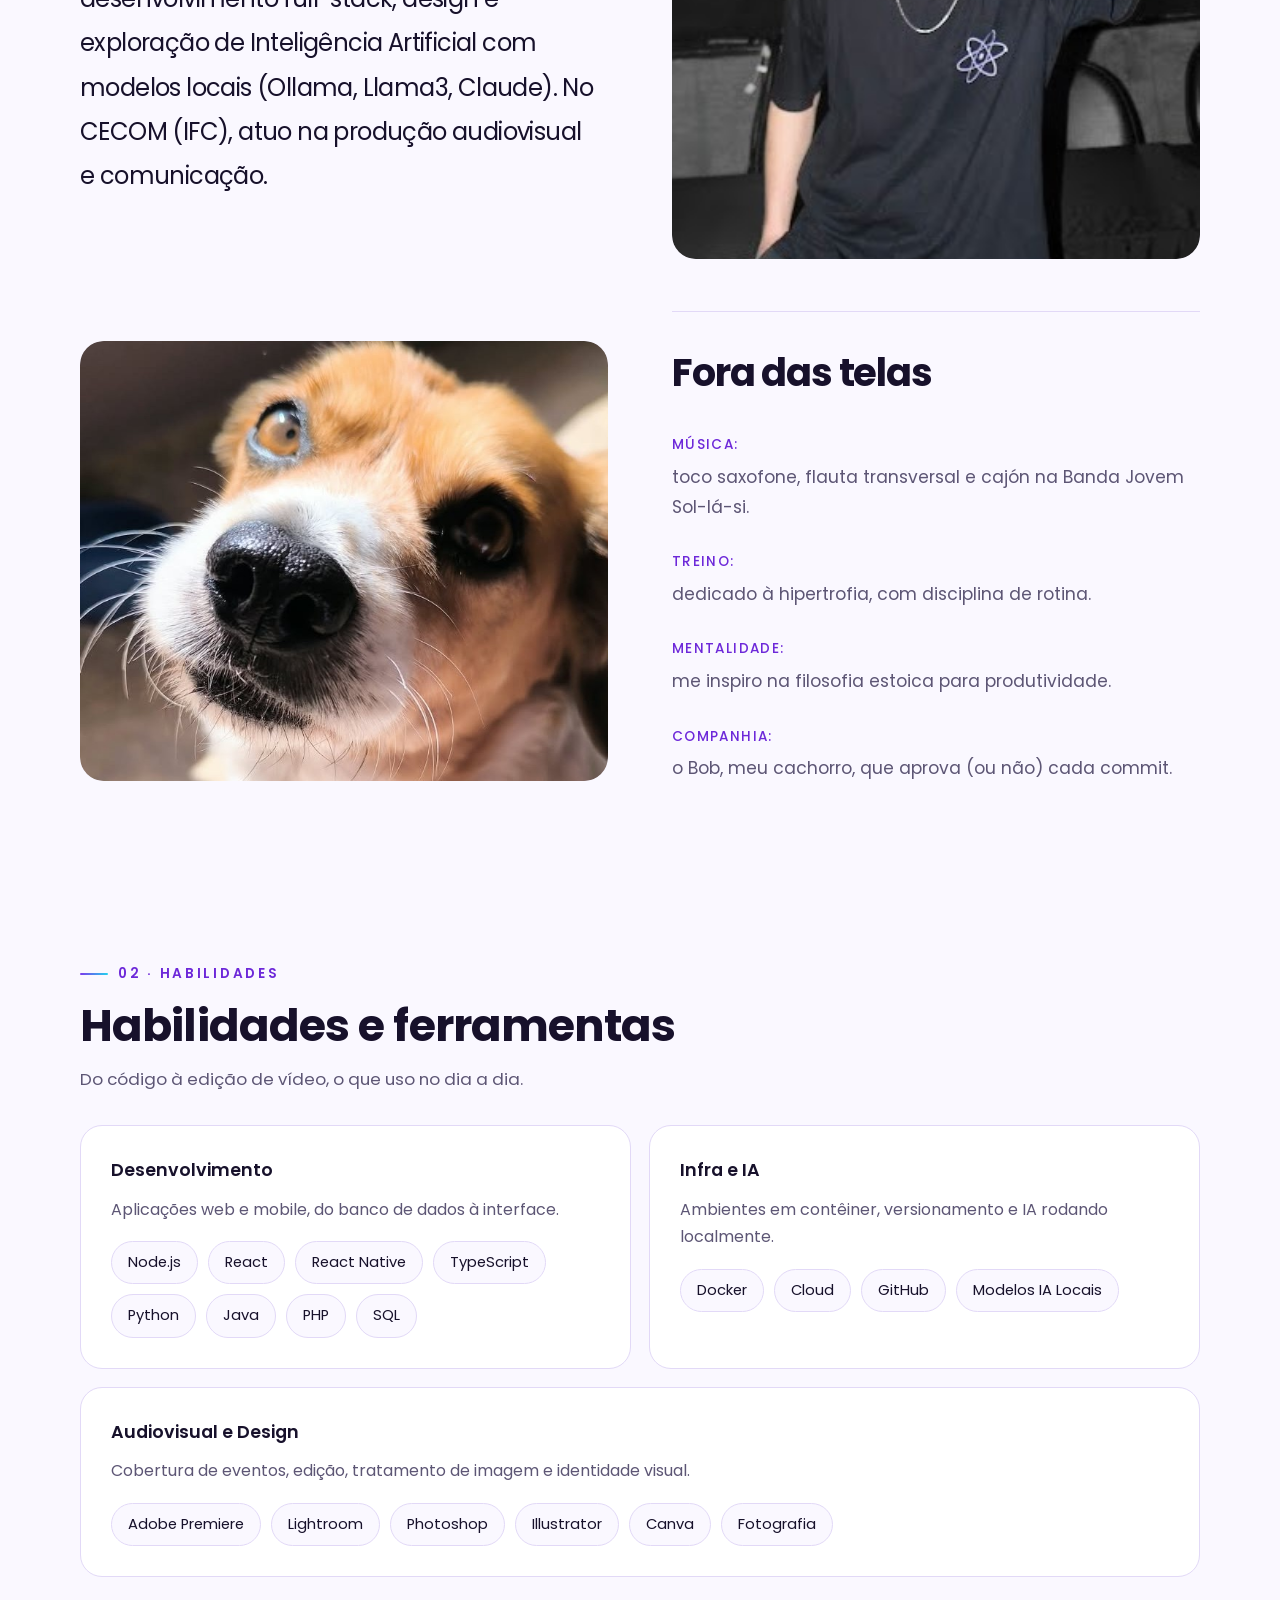
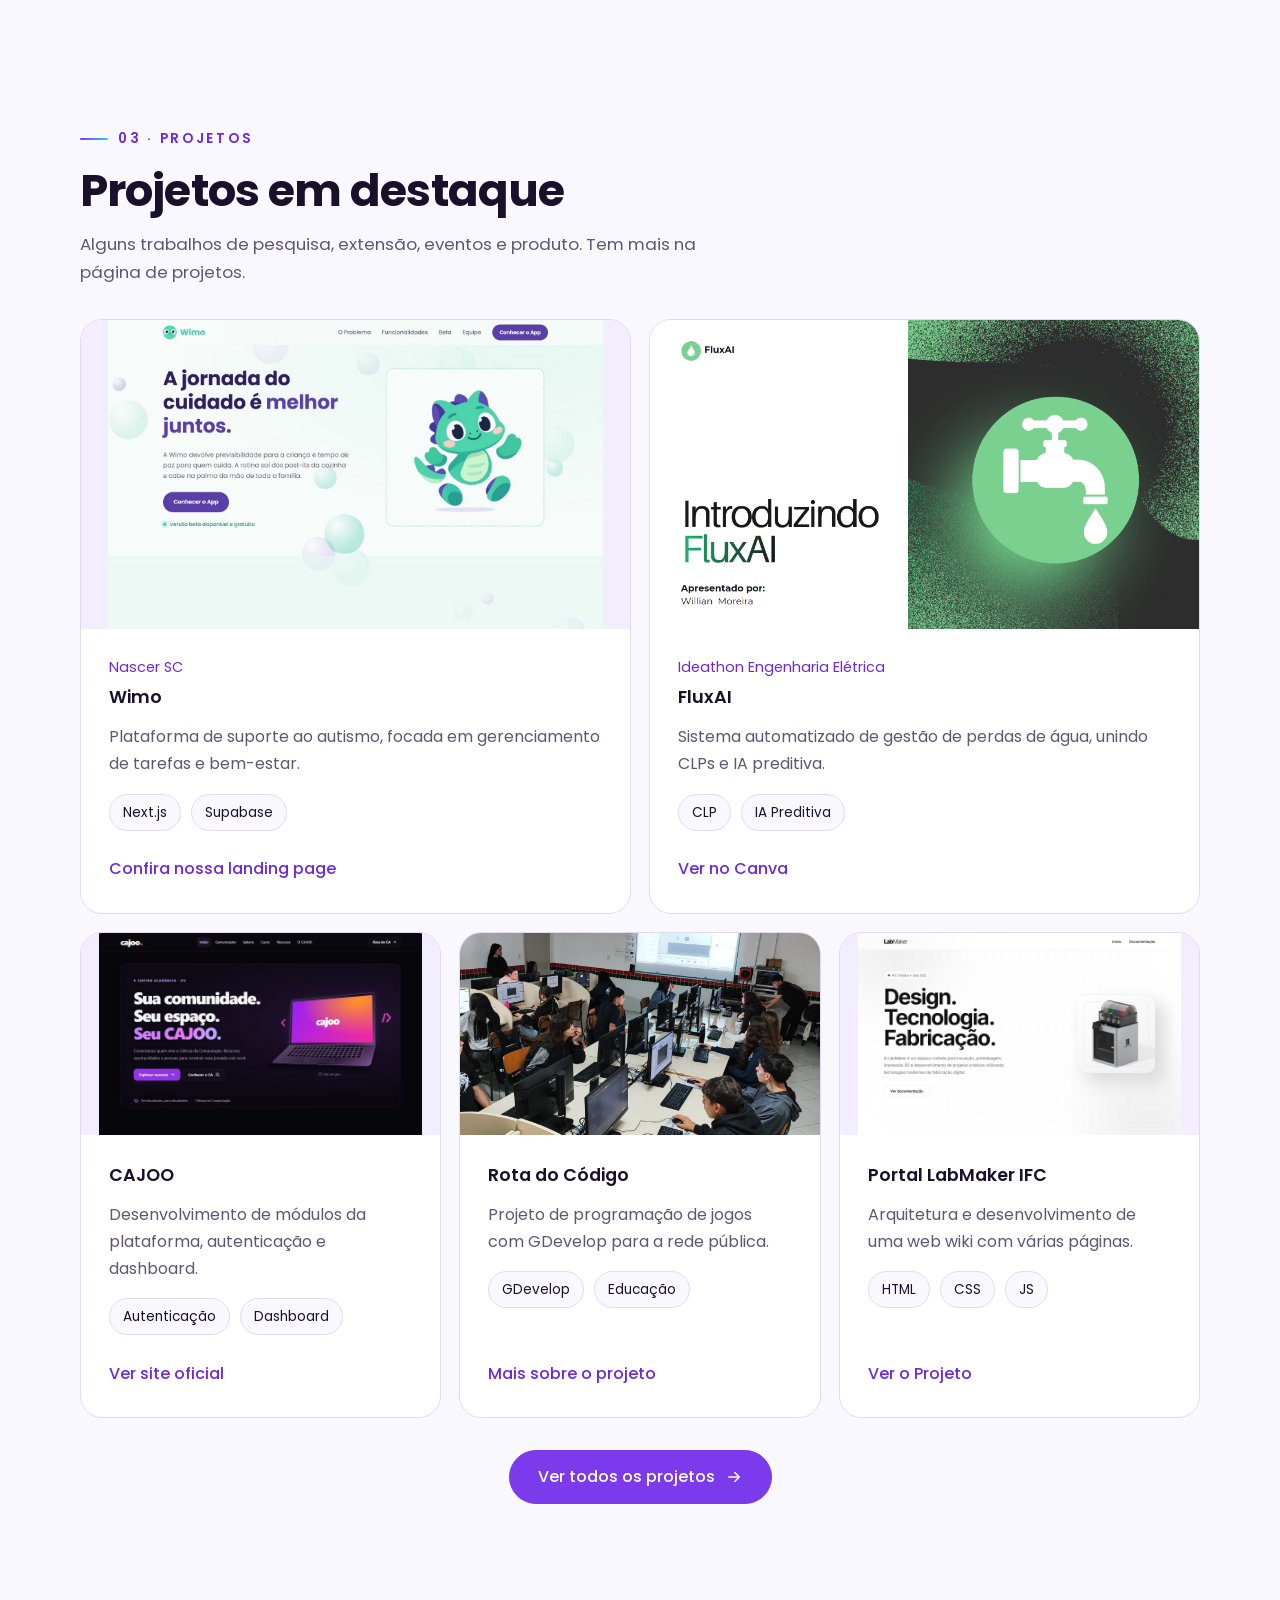
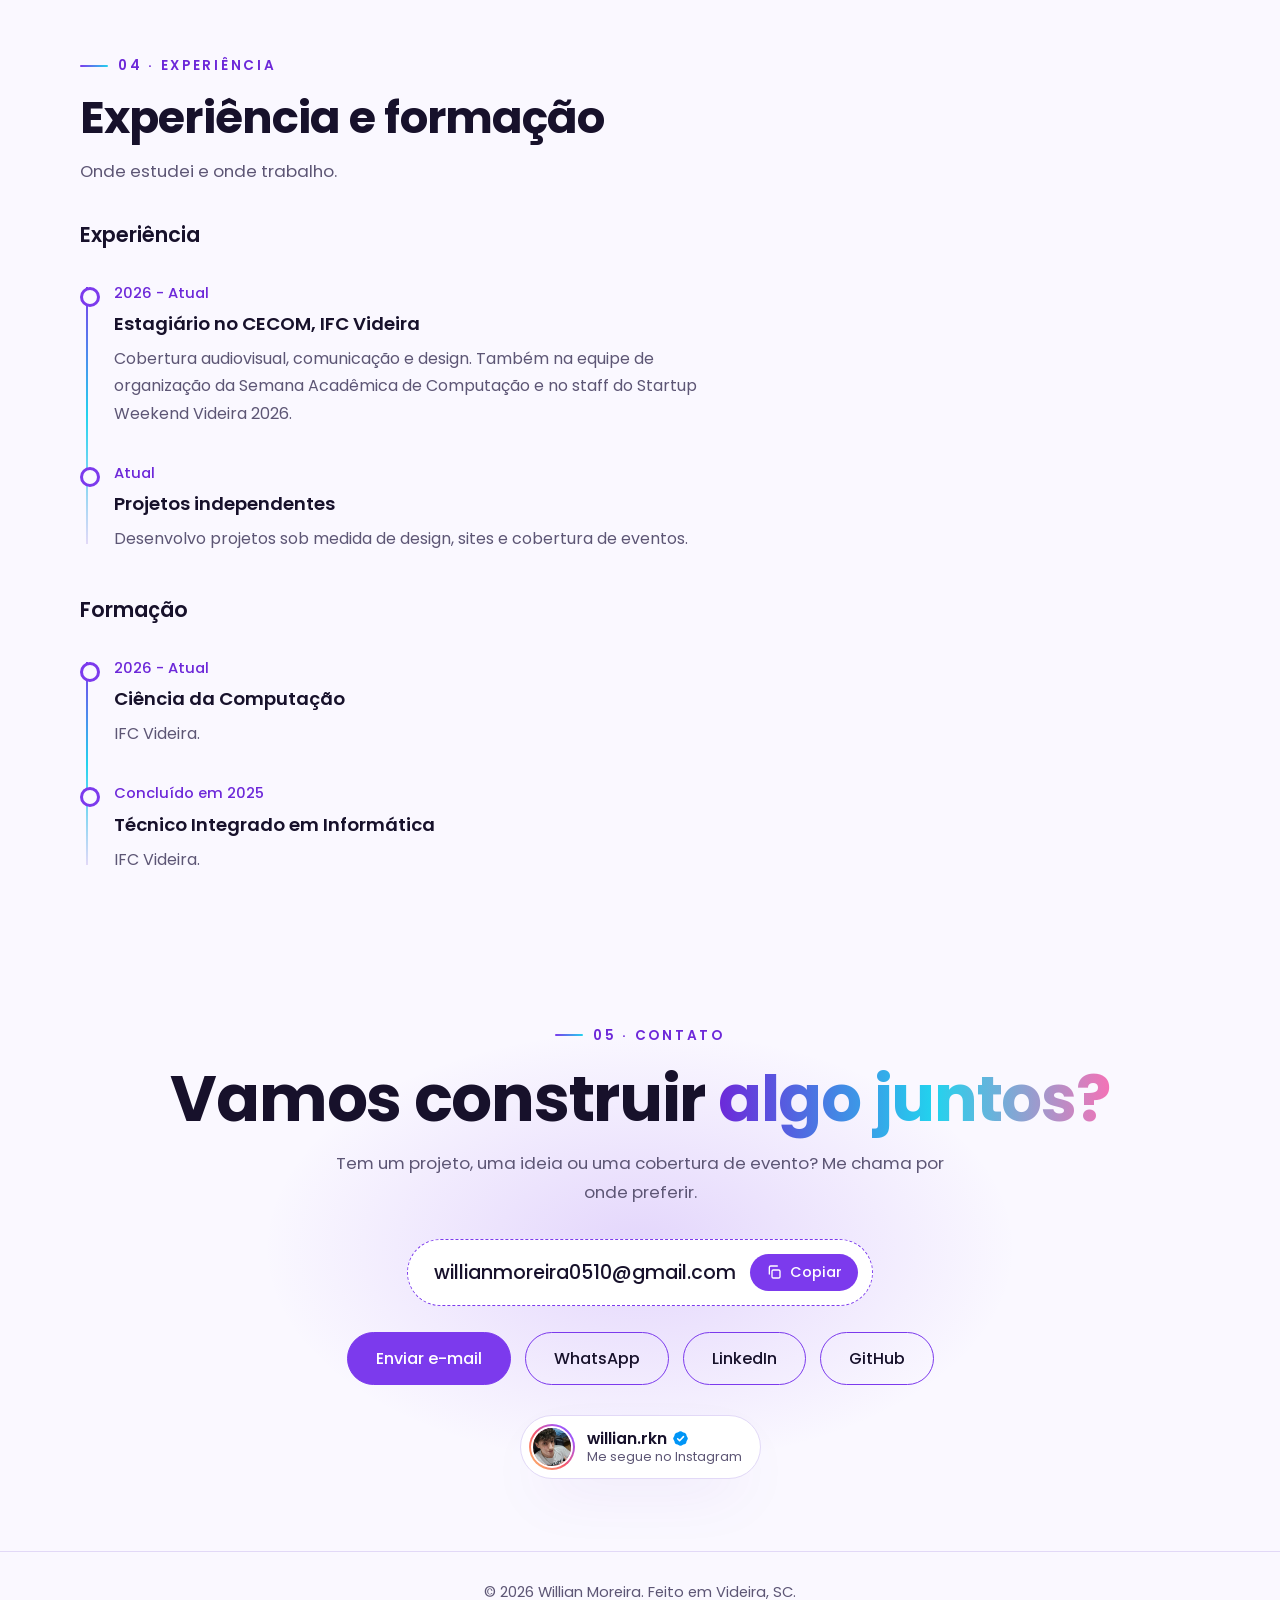
==== commit 4750a2bd: "Absolute cinema" ====
--- a/index.html
+++ b/index.html
@@ -1,17 +1,25 @@
 <!DOCTYPE html>
-<html lang="pt-BR">
+<html lang="pt-BR" data-theme="dark">
 <head>
 <meta charset="UTF-8" />
-<meta name="viewport" content="width=device-width, initial-scale=1" />
+<meta name="viewport" content="width=device-width, initial-scale=1, viewport-fit=cover" />
 <title>Willian Moreira | Desenvolvedor de Software, Filmmaker e Fotógrafo</title>
 <meta name="description" content="Portfólio de Willian Moreira: desenvolvimento web e mobile, audiovisual e fotografia." />
+<meta name="theme-color" content="#000000" />
 <link rel="icon" type="image/png" href="assets/icon.png">
+<script>
+(function(){var t;try{t=localStorage.getItem('theme')}catch(e){}document.documentElement.dataset.theme=(t==='light'||t==='dark')?t:(matchMedia('(prefers-color-scheme: dark)').matches?'dark':'light')})();
+</script>
 <link rel="preconnect" href="https://fonts.googleapis.com" />
 <link rel="preconnect" href="https://fonts.gstatic.com" crossorigin />
 <link href="https://fonts.googleapis.com/css2?family=Poppins:wght@300;400;500;600;700;800&display=swap" rel="stylesheet" />
 <link rel="stylesheet" href="style.css" />
+<script>
+(function(){try{if(!location.hash&&!matchMedia('(prefers-reduced-motion: reduce)').matches&&!sessionStorage.getItem('intro-seen')){document.documentElement.classList.add('intro-pending');window.introFailsafe=setTimeout(function(){document.documentElement.classList.remove('intro-pending');document.getElementById('welcome-intro')?.remove();document.querySelectorAll('[data-intro-inert]').forEach(function(el){el.inert=false;el.removeAttribute('data-intro-inert')})},8000)}}catch(e){}})();
+</script>
 </head>
 <body>
+<div class="progress" id="progress" aria-hidden="true"></div>
 
 <!-- ============ NAVBAR ============ -->
 <header class="nav" id="nav">
@@ -20,11 +28,17 @@
     <nav class="menu" id="menu" aria-label="Principal">
       <a href="#sobre">Sobre</a>
       <a href="#habilidades">Habilidades</a>
-      <a href="#projetos">Projetos</a>
+      <a href="projetos.html">Projetos</a>
       <a href="#experiencia">Experiência</a>
       <a href="#contato">Contato</a>
     </nav>
-    <button class="burger" id="burger" aria-label="Abrir menu" aria-expanded="false"><span></span><span></span><span></span></button>
+    <div class="nav-tools">
+      <button class="theme-toggle" id="theme" type="button" aria-label="Alternar entre modo claro e escuro" aria-pressed="false">
+        <svg class="i-sun" viewBox="0 0 24 24" fill="none" stroke="currentColor" stroke-width="2" stroke-linecap="round"><circle cx="12" cy="12" r="4"/><path d="M12 2v2M12 20v2M4.9 4.9l1.4 1.4M17.7 17.7l1.4 1.4M2 12h2M20 12h2M4.9 19.1l1.4-1.4M17.7 6.3l1.4-1.4"/></svg>
+        <svg class="i-moon" viewBox="0 0 24 24" fill="none" stroke="currentColor" stroke-width="2" stroke-linecap="round" stroke-linejoin="round"><path d="M21 12.8A9 9 0 1 1 11.2 3a7 7 0 0 0 9.8 9.8z"/></svg>
+      </button>
+      <button class="burger" id="burger" type="button" aria-label="Abrir menu" aria-expanded="false"><span></span><span></span><span></span></button>
+    </div>
   </div>
 </header>
 
@@ -33,18 +47,43 @@
 <section class="hero" id="inicio">
   <div class="glow" id="glow"></div>
   <div class="container hero-grid">
-    <div class="reveal">
-      <h1>Olá, eu sou<br />Willian Moreira.</h1>
+    <div class="text reveal">
+      <span class="status"><i></i>Design, tecnologia e audiovisual</span>
+      <h1>Olá, eu sou<br /><span class="grad">Willian Moreira.</span></h1>
       <p class="role"><span id="typed">Desenvolvedor de Software</span><span class="caret"></span></p>
       <p class="intro">Tenho 19 anos, sou de Videira-SC e uno lógica de programação com olhar artístico para criar aplicações web, mobile e experiências audiovisuais.</p>
       <div class="cta">
-        <a href="#projetos" class="btn btn-primary">Ver Projetos</a>
+        <a href="projetos.html" class="btn btn-primary">Ver Projetos</a>
         <a href="#contato" class="btn btn-ghost">Falar Comigo</a>
       </div>
     </div>
     <div class="profile reveal" style="--d:.15s">
       <!-- FOTO DE PERFIL: troque o caminho abaixo pela sua foto (ideal: vertical, 4:5) -->
-      <div class="img-frame"><img class="img-round" src="assets/willian.jpg" alt="Foto de perfil de Willian Moreira" /></div>
+      <div class="img-frame" id="tilt"><img class="img-round" src="assets/willian.jpeg" alt="Foto de perfil de Willian Moreira" /></div>
+      <a class="ig-chip" href="https://instagram.com/willian.rkn" target="_blank" rel="noopener" aria-label="Instagram de Willian, @willian.rkn (conta verificada)">
+        <span class="av"><img src="assets/willian.jpeg" alt="" /></span>
+        <span class="tx">
+          <b>willian.rkn
+            <svg class="verified" viewBox="0 0 24 24" role="img" aria-label="Conta verificada"><rect x="3.5" y="3.5" width="17" height="17" rx="5" fill="#0095f6"/><rect x="3.5" y="3.5" width="17" height="17" rx="5" fill="#0095f6" transform="rotate(45 12 12)"/><path d="M8 12.4l2.7 2.7 5.5-5.7" fill="none" stroke="#fff" stroke-width="2.2" stroke-linecap="round" stroke-linejoin="round"/></svg>
+          </b>
+          <small>Instagram</small>
+        </span>
+      </a>
+    </div>
+  </div>
+</section>
+
+<!-- ============ MARQUEE ============ -->
+<section class="marquee" aria-label="Tecnologias e serviços">
+  <p class="m-label">Tecnologias e o que eu faço</p>
+  <div class="m-row">
+    <div class="m-track m-big">
+      <span>Node.js</span><span>React</span><span>React Native</span><span>TypeScript</span><span>Python</span><span>PHP</span><span>Docker</span><span>SQL</span><span>Next.js</span><span>Supabase</span><span>GDevelop</span><span>Premiere</span><span>Lightroom</span><span>Photoshop</span><span>Illustrator</span><span>Canva</span>
+    </div>
+  </div>
+  <div class="m-row rev">
+    <div class="m-track m-pill">
+      <span>Sites e landing pages</span><span>Aplicativos mobile</span><span>Sistemas web</span><span>Identidade visual</span><span>Cobertura de eventos</span><span>Fotografia</span><span>Edição de vídeo</span><span>Oficinas de programação</span><span>IA com modelos locais</span><span>Design gráfico</span>
     </div>
   </div>
 </section>
@@ -52,21 +91,22 @@
 <!-- ============ SOBRE ============ -->
 <section id="sobre">
   <div class="container">
+    <span class="eyebrow reveal">01 · Sobre</span>
     <h2 class="reveal">Sobre mim</h2>
     <p class="lead reveal">Código, câmera e música no mesmo lugar.</p>
-    <div class="bento">
-      <article class="card span-4 reveal">
-        <p class="about-text">Estudante de Ciência da Computação e Técnico em Informática pelo IFC Videira. Minha jornada na tecnologia passa por desenvolvimento full-stack, design e exploração de Inteligência Artificial com modelos locais (Ollama, Llama3, Claude). No CECOM (IFC), atuo na produção audiovisual e comunicação.</p>
+    <div class="about-layout">
+      <article class="about-story reveal">
+        <span class="about-kicker">DESENVOLVIMENTO &amp; CRIATIVIDADE</span><p class="about-text">Estudante de Ciência da Computação e Técnico em Informática pelo IFC Videira. Minha jornada na tecnologia passa por desenvolvimento full-stack, design e exploração de Inteligência Artificial com modelos locais (Ollama, Llama3, Claude). No CECOM (IFC), atuo na produção audiovisual e comunicação.</p>
       </article>
       <!-- IMAGEM LIFESTYLE 1: troque o caminho (ex.: você tocando, treinando, com o Bob) -->
-      <div class="card photo-card span-2 reveal" style="--d:.1s">
-        <img class="img-round" src="assets/will2.jpeg" alt="Willian em uma foto lifestyle" />
+      <div class="about-photo about-portrait reveal" style="--d:.1s">
+        <img class="img-round" src="assets/will2.jpg" alt="Willian em uma foto lifestyle" />
       </div>
       <!-- IMAGEM LIFESTYLE 2 -->
-      <div class="card photo-card span-2 reveal">
+      <div class="about-photo about-bob reveal">
         <img class="img-round" src="assets/bob.jpeg" alt="Willian com seu cachorro Bob" />
       </div>
-      <article class="card span-4 reveal" style="--d:.1s">
+      <article class="about-personal reveal" style="--d:.1s">
         <h3>Fora das telas</h3>
         <ul class="facts">
           <li><span><b>Música:</b> toco saxofone, flauta transversal e cajón na Banda Jovem Sol-lá-si.</span></li>
@@ -82,6 +122,7 @@
 <!-- ============ HABILIDADES ============ -->
 <section id="habilidades">
   <div class="container">
+    <span class="eyebrow reveal">02 · Habilidades</span>
     <h2 class="reveal">Habilidades e ferramentas</h2>
     <p class="lead reveal">Do código à edição de vídeo, o que uso no dia a dia.</p>
     <div class="bento">
@@ -107,13 +148,14 @@
 <!-- ============ PROJETOS ============ -->
 <section id="projetos">
   <div class="container">
+    <span class="eyebrow reveal">03 · Projetos</span>
     <h2 class="reveal">Projetos em destaque</h2>
-    <p class="lead reveal">Alguns trabalhos de pesquisa, extensão, eventos e produto.</p>
+    <p class="lead reveal">Alguns trabalhos de pesquisa, extensão, eventos e produto. Tem mais na página de projetos.</p>
     <div class="bento">
 
-      <!-- Em cada projeto: troque o src da thumbnail e o href do link do GitHub -->
+      <!-- Em cada projeto: troque o src da thumbnail e o href do link -->
       <article class="card project span-3 reveal">
-        <div class="thumb"><img class="img-round" src="assets/wimo.png" alt="Thumbnail do projeto Wimo" /></div>
+        <div class="thumb"><img class="img-round" src="assets/projetos/wimo.jpg" alt="Thumbnail do projeto Wimo" loading="lazy" /></div>
         <div class="body">
           <span class="where">Nascer SC</span>
           <h3>Wimo</h3>
@@ -124,7 +166,7 @@
       </article>
 
       <article class="card project span-3 reveal" style="--d:.1s">
-        <div class="thumb"><img class="img-round" src="assets/fluxai.png" alt="Thumbnail do projeto FluxAI" /></div>
+        <div class="thumb"><img class="img-round" src="assets/fluxai.png" alt="Thumbnail do projeto FluxAI" loading="lazy" /></div>
         <div class="body">
           <span class="where">Ideathon Engenharia Elétrica</span>
           <h3>FluxAI</h3>
@@ -135,7 +177,7 @@
       </article>
 
       <article class="card project span-2 reveal">
-        <div class="thumb"><img class="img-round" src="assets/cajoo.png" alt="Thumbnail do projeto CAJOO" /></div>
+        <div class="thumb"><img class="img-round" src="assets/projetos/cajoo.jpg" alt="Thumbnail do projeto CAJOO" loading="lazy" /></div>
         <div class="body">
           <h3>CAJOO</h3>
           <p>Desenvolvimento de módulos da plataforma, autenticação e dashboard.</p>
@@ -145,7 +187,7 @@
       </article>
 
       <article class="card project span-2 reveal" style="--d:.1s">
-        <div class="thumb"><img class="img-round" src="assets/rota.jpeg" alt="Thumbnail do projeto Rota do Código" /></div>
+        <div class="thumb"><img class="img-round" src="assets/rota.jpeg" alt="Thumbnail do projeto Rota do Código" loading="lazy" /></div>
         <div class="body">
           <h3>Rota do Código</h3>
           <p>Projeto de programação de jogos com GDevelop para a rede pública.</p>
@@ -155,7 +197,7 @@
       </article>
 
       <article class="card project span-2 reveal" style="--d:.2s">
-        <div class="thumb"><img class="img-round" src="assets/labmaker.png" alt="Thumbnail do Portal LabMaker IFC" /></div>
+        <div class="thumb"><img class="img-round" src="assets/projetos/labmaker.jpg" alt="Thumbnail do Portal LabMaker IFC" loading="lazy" /></div>
         <div class="body">
           <h3>Portal LabMaker IFC</h3>
           <p>Arquitetura e desenvolvimento de uma web wiki com várias páginas.</p>
@@ -165,21 +207,30 @@
       </article>
 
     </div>
+    <div class="more reveal">
+      <a href="projetos.html" class="btn btn-primary">Ver todos os projetos <svg viewBox="0 0 24 24" fill="none" stroke="currentColor" stroke-width="2" stroke-linecap="round" stroke-linejoin="round"><path d="M5 12h14M13 6l6 6-6 6"/></svg></a>
+    </div>
   </div>
 </section>
 
 <!-- ============ EXPERIÊNCIA E FORMAÇÃO ============ -->
 <section id="experiencia">
   <div class="container">
+    <span class="eyebrow reveal">04 · Experiência</span>
     <h2 class="reveal">Experiência e formação</h2>
     <p class="lead reveal">Onde estudei e onde trabalho.</p>
 
     <h3 class="t-group reveal">Experiência</h3>
-    <div class="timeline" style="margin-bottom:60px">
+    <div class="timeline" style="margin-bottom:40px">
       <div class="t-item reveal">
         <span class="t-date">2026 - Atual</span>
         <h3>Estagiário no CECOM, IFC Videira</h3>
         <p>Cobertura audiovisual, comunicação e design. Também na equipe de organização da Semana Acadêmica de Computação e no staff do Startup Weekend Videira 2026.</p>
+      </div>
+      <div class="t-item reveal">
+        <span class="t-date">Atual</span>
+        <h3>Projetos independentes</h3>
+        <p>Desenvolvo projetos sob medida de design, sites e cobertura de eventos.</p>
       </div>
     </div>
 
@@ -202,44 +253,44 @@
 <!-- ============ CONTATO ============ -->
 <section class="contact" id="contato">
   <div class="container">
-    <h2 class="reveal">Vamos construir algo juntos?</h2>
+    <span class="eyebrow reveal">05 · Contato</span>
+    <h2 class="reveal">Vamos construir <span class="grad">algo juntos?</span></h2>
     <p class="lead reveal">Tem um projeto, uma ideia ou uma cobertura de evento? Me chama por onde preferir.</p>
+    <button class="mail-copy reveal" type="button" data-copy="willianmoreira0510@gmail.com" aria-label="Copiar e-mail willianmoreira0510@gmail.com">
+      <span>willianmoreira0510@gmail.com</span>
+      <em><svg viewBox="0 0 24 24" fill="none" stroke="currentColor" stroke-width="2" stroke-linecap="round" stroke-linejoin="round"><rect x="9" y="9" width="12" height="12" rx="2"/><path d="M5 15V5a2 2 0 0 1 2-2h10"/></svg>Copiar</em>
+    </button>
     <div class="links reveal">
-      <a class="btn btn-primary" href="mailto:willianmoreira0510@gmail.com" onclick="window.setTimeout(function(){ alert('Se a sua aplicação de e-mail não abriu, copie o endereço: willianmoreira0510@gmail.com'); }, 2000);">E-mail</a>
+      <a class="btn btn-primary" href="mailto:willianmoreira0510@gmail.com">Enviar e-mail</a>
       <a class="btn btn-ghost" href="https://wa.me/5549991280198" target="_blank" rel="noopener">WhatsApp</a>
       <a class="btn btn-ghost" href="https://linkedin.com/in/will-moreira" target="_blank" rel="noopener">LinkedIn</a>
       <a class="btn btn-ghost" href="https://github.com/willian-hm" target="_blank" rel="noopener">GitHub</a>
     </div>
+    <a class="ig-chip reveal" href="https://instagram.com/willian.rkn" target="_blank" rel="noopener" aria-label="Instagram de Willian, @willian.rkn (conta verificada)">
+      <span class="av"><img src="assets/willian.jpeg" alt="" loading="lazy" /></span>
+      <span class="tx">
+        <b>willian.rkn
+          <svg class="verified" viewBox="0 0 24 24" role="img" aria-label="Conta verificada"><rect x="3.5" y="3.5" width="17" height="17" rx="5" fill="#0095f6"/><rect x="3.5" y="3.5" width="17" height="17" rx="5" fill="#0095f6" transform="rotate(45 12 12)"/><path d="M8 12.4l2.7 2.7 5.5-5.7" fill="none" stroke="#fff" stroke-width="2.2" stroke-linecap="round" stroke-linejoin="round"/></svg>
+        </b>
+        <small>Me segue no Instagram</small>
+      </span>
+    </a>
   </div>
 </section>
 </main>
 
 <footer><div class="container">&copy; <span id="year"></span> Willian Moreira. Feito em Videira, SC.</div></footer>
 
+<!-- WhatsApp flutuante -->
+<a class="wa-fab" href="https://wa.me/5549991280198?text=Ol%C3%A1%20Willian!%20Vi%20seu%20portf%C3%B3lio%20e%20queria%20conversar." target="_blank" rel="noopener" aria-label="Chamar no WhatsApp">
+  <svg viewBox="0 0 24 24" fill="currentColor" aria-hidden="true"><path d="M17.472 14.382c-.297-.149-1.758-.867-2.03-.967-.273-.099-.471-.148-.67.15-.197.297-.767.966-.94 1.164-.173.199-.347.223-.644.075-.297-.15-1.255-.463-2.39-1.475-.883-.788-1.48-1.761-1.653-2.059-.173-.297-.018-.458.13-.606.134-.133.298-.347.446-.52.149-.174.198-.298.298-.497.099-.198.05-.371-.025-.52-.075-.149-.669-1.612-.916-2.207-.242-.579-.487-.5-.669-.51-.173-.008-.371-.01-.57-.01-.198 0-.52.074-.792.372-.272.297-1.04 1.016-1.04 2.479 0 1.462 1.065 2.875 1.213 3.074.149.198 2.096 3.2 5.077 4.487.709.306 1.262.489 1.694.625.712.227 1.36.195 1.871.118.571-.085 1.758-.719 2.006-1.413.248-.694.248-1.289.173-1.413-.074-.124-.272-.198-.57-.347m-5.421 7.403h-.004a9.87 9.87 0 01-5.031-1.378l-.361-.214-3.741.982.998-3.648-.235-.374a9.86 9.86 0 01-1.51-5.26c.001-5.45 4.436-9.884 9.888-9.884 2.64 0 5.122 1.03 6.988 2.898a9.825 9.825 0 012.893 6.994c-.003 5.45-4.437 9.884-9.885 9.884m8.413-18.297A11.815 11.815 0 0012.05 0C5.495 0 .16 5.335.157 11.892c0 2.096.547 4.142 1.588 5.945L.057 24l6.305-1.654a11.882 11.882 0 005.683 1.448h.005c6.554 0 11.89-5.335 11.893-11.893a11.821 11.821 0 00-3.48-8.413Z"/></svg>
+  <span class="tip">Chamar no WhatsApp</span>
+</a>
+<div class="toast" id="toast" role="status" aria-live="polite"></div>
+
+<script src="intro.js"></script>
+<script src="main.js"></script>
 <script>
-/* Menu mobile */
-const burger = document.getElementById('burger');
-const menu = document.getElementById('menu');
-burger.addEventListener('click', () => {
-  const open = menu.classList.toggle('open');
-  burger.classList.toggle('open', open);
-  burger.setAttribute('aria-expanded', open);
-});
-menu.querySelectorAll('a').forEach(a => a.addEventListener('click', () => {
-  menu.classList.remove('open'); burger.classList.remove('open'); burger.setAttribute('aria-expanded', false);
-}));
-
-/* Navbar com fundo ao rolar */
-const nav = document.getElementById('nav');
-const onScroll = () => nav.classList.toggle('scrolled', window.scrollY > 30);
-onScroll(); window.addEventListener('scroll', onScroll, {passive:true});
-
-/* Scroll reveal */
-const io = new IntersectionObserver((entries) => {
-  entries.forEach(e => { if (e.isIntersecting) { e.target.classList.add('visible'); io.unobserve(e.target); } });
-}, {threshold:.12});
-document.querySelectorAll('.reveal').forEach(el => io.observe(el));
-
 /* Glow roxo que segue o mouse no hero */
 const hero = document.querySelector('.hero');
 hero.addEventListener('pointermove', (e) => {
@@ -248,10 +299,25 @@
   hero.style.setProperty('--gy', (e.clientY - r.top) + 'px');
 });
 
+/* Foto de perfil com leve inclinação 3D (só em dispositivos com mouse) */
+const tilt = document.getElementById('tilt');
+const fine = window.matchMedia('(hover:hover) and (pointer:fine)').matches;
+const calm = window.matchMedia('(prefers-reduced-motion: reduce)').matches;
+if (fine && !calm) {
+  const box = tilt.parentElement;
+  box.addEventListener('pointermove', (e) => {
+    const r = box.getBoundingClientRect();
+    const x = (e.clientX - r.left) / r.width - .5;
+    const y = (e.clientY - r.top) / r.height - .5;
+    tilt.style.transform = `rotateY(${x * 10}deg) rotateX(${-y * 10}deg)`;
+  });
+  box.addEventListener('pointerleave', () => { tilt.style.transform = ''; });
+}
+
 /* Subtítulo alternando */
-const roles = ['Desenvolvedor de Software', 'Filmmaker & Fotógrafo'];
+const roles = ['Desenvolvedor de Software', 'Filmmaker & Fotógrafo', 'Designer e Criador Digital'];
 const typed = document.getElementById('typed');
-if (!window.matchMedia('(prefers-reduced-motion: reduce)').matches) {
+if (!calm) {
   let r = 0, c = roles[0].length, del = true;
   setTimeout(function tick() {
     const word = roles[r];
@@ -265,8 +331,6 @@
 } else {
   typed.textContent = 'Desenvolvedor de Software | Filmmaker & Fotógrafo';
 }
-
-document.getElementById('year').textContent = new Date().getFullYear();
 </script>
 </body>
 </html>
--- a/style.css
+++ b/style.css
@@ -1,5 +1,6 @@
 /* ===== CORES E VARIÁVEIS: mude aqui para alterar o tema inteiro ===== */
 :root{
+  color-scheme:dark;
   --bg:#000000;
   --surface:#0c0a12;
   --surface-2:#141021;
@@ -9,138 +10,470 @@
   --purple:#8b5cf6;
   --purple-light:#b79bff;
   --purple-deep:#5b21b6;
+  --cyan:#22d3ee;
+  --pink:#f472b6;
+  --nav-bg:rgba(0,0,0,.78);
+  --menu-bg:rgba(0,0,0,.97);
+  --btn-hover-text:#000;
+  --glow:rgba(139,92,246,.32);
+  --shadow:0 24px 60px -24px rgba(139,92,246,.45);
   --radius:22px;
   --ease:cubic-bezier(.22,.8,.3,1);
+  --gutter:max(4vw,calc((100vw - 1120px)/2));
+}
+:root[data-theme="light"]{
+  color-scheme:light;
+  --bg:#faf8ff;
+  --surface:#ffffff;
+  --surface-2:#f2edff;
+  --border:#e2d9f7;
+  --text:#17112b;
+  --muted:#5d5675;
+  --purple:#7c3aed;
+  --purple-light:#6d28d9;
+  --purple-deep:#c4b5fd;
+  --nav-bg:rgba(250,248,255,.82);
+  --menu-bg:rgba(250,248,255,.98);
+  --btn-hover-text:#fff;
+  --glow:rgba(124,58,237,.18);
+  --shadow:0 24px 60px -28px rgba(91,33,182,.35);
 }
 *{box-sizing:border-box;margin:0;padding:0}
-html{scroll-behavior:smooth;scroll-padding-top:84px}
+html{scroll-behavior:smooth;scroll-padding-top:84px;-webkit-text-size-adjust:100%}
 body{font-family:'Poppins',system-ui,sans-serif;background:var(--bg);color:var(--text);line-height:1.7;-webkit-font-smoothing:antialiased;overflow-x:hidden}
 img{max-width:100%;display:block}
 a{color:inherit;text-decoration:none}
 ul{list-style:none}
+button{font-family:inherit}
 :focus-visible{outline:2px solid var(--purple-light);outline-offset:3px;border-radius:6px}
 .container{width:min(1120px,92%);margin-inline:auto}
-section{padding:110px 0}
+section{padding:72px 0}
 h2{font-size:clamp(1.9rem,4vw,2.8rem);font-weight:700;line-height:1.2;letter-spacing:-.02em;margin-bottom:12px}
-.lead{color:var(--muted);max-width:56ch;margin-bottom:48px}
-
-/* ===== IMAGENS: classes prontas ===== */
+.lead{color:var(--muted);font-size:1.05rem;max-width:56ch;margin-bottom:32px}
+.eyebrow{display:inline-flex;align-items:center;gap:10px;font-size:.85rem;font-weight:600;letter-spacing:.2em;text-transform:uppercase;color:var(--purple-light);margin-bottom:14px}
+.eyebrow::before{content:"";width:28px;height:2px;border-radius:2px;background:linear-gradient(90deg,var(--purple),var(--cyan))}
+.grad{background:linear-gradient(90deg,var(--purple-light),var(--cyan) 55%,var(--pink));-webkit-background-clip:text;background-clip:text;color:transparent}
+.sr-only{position:absolute;width:1px;height:1px;overflow:hidden;clip:rect(0 0 0 0);white-space:nowrap}
+.theme-anim,.theme-anim *{transition:background-color .45s,color .45s,border-color .45s!important}
+
+/* ===== BARRA DE PROGRESSO ===== */
+.progress{position:fixed;top:0;left:0;right:0;height:3px;z-index:80;transform-origin:0 50%;transform:scaleX(0);background:linear-gradient(90deg,var(--purple),var(--cyan),var(--pink));box-shadow:0 0 14px var(--purple);pointer-events:none}
+
+/* ===== IMAGENS ===== */
 .img-round{width:100%;height:100%;object-fit:cover;border-radius:var(--radius);background:var(--surface-2)}
 .img-frame{border-radius:var(--radius);overflow:hidden;border:1px solid var(--border);background:var(--surface-2)}
 
 /* ===== BOTÕES ===== */
-.btn{display:inline-flex;align-items:center;gap:8px;padding:14px 28px;border-radius:999px;font-weight:500;font-size:.95rem;border:1px solid var(--purple);transition:transform .3s var(--ease),background .3s,box-shadow .3s,color .3s}
+.btn{display:inline-flex;align-items:center;justify-content:center;gap:10px;min-height:48px;padding:12px 28px;border-radius:999px;font-weight:500;font-size:1rem;border:1px solid var(--purple);cursor:pointer;transition:transform .3s var(--ease),background .3s,box-shadow .3s,color .3s}
+.btn svg{width:18px;height:18px;flex:none}
 .btn-primary{background:var(--purple);color:#fff}
-.btn-primary:hover{background:var(--purple-light);color:#000;transform:translateY(-3px);box-shadow:0 10px 30px -8px var(--purple)}
+.btn-primary:hover{background:var(--purple-light);color:var(--btn-hover-text);transform:translateY(-3px);box-shadow:0 10px 30px -8px var(--purple)}
 .btn-ghost{background:transparent;color:var(--text)}
 .btn-ghost:hover{background:rgba(139,92,246,.14);transform:translateY(-3px)}
 
 /* ===== NAVBAR ===== */
-.nav{position:fixed;inset:0 0 auto 0;z-index:50;transition:background .3s,border-color .3s;border-bottom:1px solid transparent}
-.nav.scrolled{background:rgba(0,0,0,.82);backdrop-filter:blur(14px);border-color:var(--border)}
-.nav .container{display:flex;align-items:center;justify-content:space-between;height:72px}
+.nav{position:fixed;inset:0 0 auto 0;z-index:70;transition:background .3s,border-color .3s;border-bottom:1px solid transparent;padding-top:env(safe-area-inset-top,0)}
+.nav.scrolled{background:var(--nav-bg);backdrop-filter:blur(14px);-webkit-backdrop-filter:blur(14px);border-color:var(--border)}
+.nav .container{display:flex;align-items:center;justify-content:space-between;height:72px;gap:16px}
 .logo{font-weight:700;font-size:1.15rem}
 .logo span{color:var(--purple-light)}
-.menu{display:flex;gap:34px}
-.menu a{color:var(--muted);font-size:.92rem;position:relative;transition:color .25s}
-.menu a::after{content:"";position:absolute;left:0;bottom:-4px;height:2px;width:0;background:var(--purple);transition:width .3s var(--ease)}
-.menu a:hover{color:var(--text)}
-.menu a:hover::after{width:100%}
-.burger{display:none;background:none;border:0;width:40px;height:40px;cursor:pointer;position:relative}
-.burger span{position:absolute;left:8px;right:8px;height:2px;background:var(--text);border-radius:2px;transition:transform .3s var(--ease),opacity .2s}
-.burger span:nth-child(1){top:13px}.burger span:nth-child(2){top:19px}.burger span:nth-child(3){top:25px}
+.menu{display:flex;gap:30px}
+.menu a{color:var(--muted);font-size:1rem;position:relative;transition:color .25s}
+.menu a::after{content:"";position:absolute;left:0;bottom:-4px;height:2px;width:0;background:linear-gradient(90deg,var(--purple),var(--cyan));transition:width .3s var(--ease)}
+.menu a:hover,.menu a.active{color:var(--text)}
+.menu a:hover::after,.menu a.active::after{width:100%}
+.nav-tools{display:flex;align-items:center;gap:8px}
+.theme-toggle{position:relative;width:44px;height:44px;border-radius:50%;border:1px solid var(--border);background:var(--surface);color:var(--text);cursor:pointer;display:grid;place-items:center;overflow:hidden;transition:border-color .3s,transform .3s var(--ease)}
+.theme-toggle:hover{border-color:var(--purple);transform:rotate(18deg)}
+.theme-toggle svg{position:absolute;width:20px;height:20px;transition:transform .5s var(--ease),opacity .3s}
+.theme-toggle .i-sun{transform:translateY(32px) rotate(-90deg);opacity:0}
+.theme-toggle .i-moon{transform:none;opacity:1}
+:root[data-theme="light"] .theme-toggle .i-sun{transform:none;opacity:1}
+:root[data-theme="light"] .theme-toggle .i-moon{transform:translateY(-32px) rotate(90deg);opacity:0}
+.burger{display:none;background:none;border:0;width:44px;height:44px;cursor:pointer;position:relative}
+.burger span{position:absolute;left:10px;right:10px;height:2px;background:var(--text);border-radius:2px;transition:transform .3s var(--ease),opacity .2s}
+.burger span:nth-child(1){top:15px}.burger span:nth-child(2){top:21px}.burger span:nth-child(3){top:27px}
 .burger.open span:nth-child(1){transform:translateY(6px) rotate(45deg)}
 .burger.open span:nth-child(2){opacity:0}
 .burger.open span:nth-child(3){transform:translateY(-6px) rotate(-45deg)}
 
 /* ===== HERO ===== */
-.hero{min-height:100vh;display:flex;align-items:center;padding:130px 0 80px;position:relative;overflow:hidden}
-/* Glow roxo que acompanha o mouse (único momento de destaque) */
-.glow{position:absolute;width:620px;height:620px;border-radius:50%;background:radial-gradient(circle,rgba(139,92,246,.32),transparent 65%);left:var(--gx,70%);top:var(--gy,40%);transform:translate(-50%,-50%);pointer-events:none;transition:left .6s var(--ease),top .6s var(--ease)}
-/* Para usar uma imagem de fundo no hero, descomente e troque o caminho:
-.hero{background:linear-gradient(rgba(0,0,0,.8),rgba(0,0,0,.92)),url("caminho/para/background.jpg") center/cover} */
+.hero{min-height:92svh;display:flex;align-items:center;padding:120px 0 64px;position:relative;overflow:hidden}
+.glow{position:absolute;width:620px;height:620px;border-radius:50%;background:radial-gradient(circle,var(--glow),transparent 65%);left:var(--gx,70%);top:var(--gy,40%);transform:translate(-50%,-50%);pointer-events:none;transition:left .6s var(--ease),top .6s var(--ease)}
 .hero-grid{display:grid;grid-template-columns:1.25fr .75fr;gap:56px;align-items:center;position:relative}
+.status{display:inline-flex;align-items:center;gap:10px;padding:8px 16px;border-radius:999px;border:1px solid var(--border);background:var(--surface);font-size:.9rem;color:var(--muted);margin-bottom:22px}
+.status i{width:9px;height:9px;border-radius:50%;background:#22c55e;box-shadow:0 0 0 0 rgba(34,197,94,.6);animation:ping 2s infinite}
+@keyframes ping{70%{box-shadow:0 0 0 10px rgba(34,197,94,0)}100%{box-shadow:0 0 0 0 rgba(34,197,94,0)}}
 .hero h1{font-size:clamp(2.6rem,7vw,5rem);font-weight:800;line-height:1.05;letter-spacing:-.035em;margin-bottom:18px}
-.hero .role{font-size:clamp(1rem,2vw,1.3rem);color:var(--purple-light);font-weight:500;margin-bottom:20px;min-height:1.8em}
+.hero .role{font-size:clamp(1.05rem,2vw,1.3rem);color:var(--purple-light);font-weight:500;margin-bottom:20px;min-height:1.8em}
 .hero .caret{display:inline-block;width:2px;height:1.1em;background:var(--purple-light);margin-left:3px;vertical-align:-3px;animation:blink 1s steps(1) infinite}
 @keyframes blink{50%{opacity:0}}
-.hero p.intro{color:var(--muted);max-width:52ch;margin-bottom:36px}
+.hero p.intro{color:var(--muted);font-size:1.05rem;max-width:52ch;margin-bottom:36px}
 .cta{display:flex;flex-wrap:wrap;gap:14px}
-.profile{aspect-ratio:4/5;max-width:380px;margin-left:auto;position:relative}
-.profile::before{content:"";position:absolute;inset:-12px;border-radius:calc(var(--radius) + 10px);border:1px solid var(--purple-deep);transform:rotate(4deg)}
-.profile .img-frame{position:relative;height:100%}
-
-/* ===== BENTO (sobre, habilidades, projetos) ===== */
+.profile{aspect-ratio:4/5;max-width:380px;margin-left:auto;position:relative;perspective:900px}
+.profile::before{content:"";position:absolute;inset:-12px;border-radius:calc(var(--radius) + 10px);border:1px solid var(--purple-deep);transform:rotate(4deg);transition:transform .6s var(--ease)}
+.profile:hover::before{transform:rotate(-2deg)}
+.profile .img-frame{position:relative;height:100%;transition:transform .25s ease-out;transform-style:preserve-3d;box-shadow:var(--shadow)}
+.profile .img-frame img{transform:scale(1.02)}
+
+/* chip do Instagram */
+.ig-chip{display:inline-flex;align-items:center;gap:12px;padding:8px 18px 8px 8px;border-radius:999px;background:var(--surface);border:1px solid var(--border);box-shadow:var(--shadow);transition:transform .35s var(--ease),border-color .3s;max-width:100%}
+.ig-chip:hover{transform:translateY(-3px);border-color:var(--purple)}
+.ig-chip .av{flex:none;width:46px;height:46px;border-radius:50%;padding:2px;background:linear-gradient(45deg,#fdc468,#f5576c 45%,#a855f7 80%,#6366f1)}
+.ig-chip .av img{width:100%;height:100%;border-radius:50%;object-fit:cover;object-position:50% 20%;border:2px solid var(--surface)}
+.ig-chip .tx{display:flex;flex-direction:column;line-height:1.25;min-width:0}
+.ig-chip b{font-weight:600;font-size:.98rem;display:inline-flex;align-items:center;gap:5px}
+.ig-chip small{font-size:.8rem;color:var(--muted)}
+.verified{width:17px;height:17px;flex:none}
+.profile .ig-chip{position:absolute;left:-28px;bottom:26px;z-index:3;animation:float 6s ease-in-out infinite}
+@keyframes float{50%{transform:translateY(-8px)}}
+
+/* ===== MARQUEE ===== */
+.marquee{padding:34px 0 40px;border-block:1px solid var(--border);overflow:hidden;background:linear-gradient(180deg,var(--surface),var(--bg))}
+.m-label{text-align:center;font-size:.8rem;letter-spacing:.24em;text-transform:uppercase;color:var(--muted);margin-bottom:22px;padding:0 16px}
+.m-row{display:flex;overflow:hidden;-webkit-mask-image:linear-gradient(90deg,transparent,#000 8%,#000 92%,transparent);mask-image:linear-gradient(90deg,transparent,#000 8%,#000 92%,transparent)}
+.m-row+.m-row{margin-top:20px}
+.m-track{display:flex;flex:none;align-items:center;min-width:100%;justify-content:space-around;animation:mq 46s linear infinite}
+.m-row.rev .m-track{animation-direction:reverse;animation-duration:52s}
+@keyframes mq{to{transform:translateX(-100%)}}
+.m-big span{display:inline-flex;align-items:center;gap:44px;padding-left:44px;font-size:clamp(1.7rem,4.2vw,2.8rem);font-weight:700;letter-spacing:-.03em;white-space:nowrap;color:var(--text)}
+.m-big span::after{content:"";width:10px;height:10px;border-radius:50%;background:linear-gradient(135deg,var(--purple),var(--cyan))}
+.m-big span:nth-child(even){color:transparent;-webkit-text-stroke:1.4px var(--muted)}
+.m-pill span{display:inline-flex;align-items:center;gap:10px;margin-left:14px;padding:12px 22px;border-radius:999px;border:1px solid var(--border);background:var(--surface);font-size:1rem;white-space:nowrap}
+.m-pill span::before{content:"";width:8px;height:8px;border-radius:50%;background:var(--cyan)}
+@media (hover:hover){.m-row:hover .m-track{animation-play-state:paused}}
+
+/* ===== BENTO ===== */
 .bento{display:grid;grid-template-columns:repeat(6,1fr);gap:18px}
-.card{background:var(--surface);border:1px solid var(--border);border-radius:var(--radius);padding:30px;transition:transform .35s var(--ease),border-color .3s,background .3s}
-.card:hover{border-color:var(--purple);transform:translateY(-5px);background:var(--surface-2)}
+.card{position:relative;background:var(--surface);border:1px solid var(--border);border-radius:var(--radius);padding:30px;transition:transform .35s var(--ease),border-color .3s,background .3s,box-shadow .3s;overflow:hidden}
+.card::before{content:"";position:absolute;inset:0;background:radial-gradient(420px circle at var(--mx,50%) var(--my,0%),rgba(139,92,246,.16),transparent 60%);opacity:0;transition:opacity .35s;pointer-events:none}
+.card > *{position:relative}
+@media (hover:hover){
+  .card:hover{border-color:var(--purple);transform:translateY(-5px);background:var(--surface-2);box-shadow:var(--shadow)}
+  .card:hover::before{opacity:1}
+}
 .card h3{font-size:1.1rem;font-weight:600;margin-bottom:10px}
-.card p{color:var(--muted);font-size:.93rem}
+.card p{color:var(--muted);font-size:1rem}
 .span-2{grid-column:span 2}.span-3{grid-column:span 3}.span-4{grid-column:span 4}.span-6{grid-column:span 6}
-.photo-card{padding:0;overflow:hidden;min-height:240px}
-.photo-card:hover{transform:none}
-
-/* Sobre */
-.about-text{font-size:1.05rem;color:var(--text)}
-.facts li{display:flex;gap:12px;padding:10px 0;border-bottom:1px solid var(--border);color:var(--muted);font-size:.93rem}
+.photo-card{padding:0;min-height:240px}
+.photo-card:hover{transform:none!important}
+.photo-card img{transition:transform .8s var(--ease)}
+.photo-card:hover img{transform:scale(1.05)}
+
+.about-text{font-size:1.1rem;color:var(--text)}
+.facts li{display:flex;gap:12px;padding:10px 0;border-bottom:1px solid var(--border);color:var(--muted);font-size:1rem}
 .facts li:last-child{border:0}
 .facts li::before{content:"";flex:none;width:8px;height:8px;margin-top:11px;border-radius:50%;background:var(--purple)}
 .facts b{color:var(--text);font-weight:500}
 
-/* Habilidades */
 .tags{display:flex;flex-wrap:wrap;gap:10px;margin-top:18px}
-.tag{padding:8px 16px;border-radius:999px;font-size:.85rem;border:1px solid var(--border);background:var(--bg);color:var(--text);transition:all .25s}
+.tag{padding:8px 16px;border-radius:999px;font-size:.92rem;border:1px solid var(--border);background:var(--bg);color:var(--text);transition:all .25s}
 .tag:hover{border-color:var(--purple);background:rgba(139,92,246,.16);color:var(--purple-light)}
 
-/* Projetos */
-.project{padding:0;display:flex;flex-direction:column;overflow:hidden}
-.project .thumb{aspect-ratio:16/9;border-radius:0;overflow:hidden}
+.project{padding:0;display:flex;flex-direction:column}
+.project .thumb{aspect-ratio:16/9;overflow:hidden}
 .project .thumb img{transition:transform .6s var(--ease);border-radius:0}
 .project:hover .thumb img{transform:scale(1.06)}
 .project .body{padding:26px 28px 28px;display:flex;flex-direction:column;flex:1}
 .project .tags{margin:16px 0 22px}
-.project .tag{font-size:.76rem;padding:5px 12px}
-.project .link{margin-top:auto;font-weight:500;font-size:.9rem;color:var(--purple-light);display:inline-flex;gap:8px;align-items:center}
-.project .link:hover{color:#fff;text-decoration:underline;text-underline-offset:5px}
-.project .where{font-size:.8rem;color:var(--purple-light);margin-bottom:4px}
+.project .tag{font-size:.85rem;padding:6px 13px}
+.project .link{margin-top:auto;font-weight:500;font-size:1rem;color:var(--purple-light);display:inline-flex;gap:8px;align-items:center;min-height:32px}
+.project .link:hover{color:var(--text);text-decoration:underline;text-underline-offset:5px}
+.project .where{font-size:.9rem;color:var(--purple-light);margin-bottom:4px}
+.more{display:flex;justify-content:center;margin-top:32px}
 
 /* ===== TIMELINE ===== */
 .timeline{position:relative;max-width:760px;padding-left:34px}
-.timeline::before{content:"";position:absolute;left:6px;top:8px;bottom:8px;width:2px;background:linear-gradient(var(--purple),var(--border))}
-.t-item{position:relative;padding-bottom:42px}
+.timeline::before{content:"";position:absolute;left:6px;top:8px;bottom:8px;width:2px;background:linear-gradient(var(--purple),var(--cyan),var(--border))}
+.t-item{position:relative;padding-bottom:32px}
 .t-item:last-child{padding-bottom:0}
 .t-item::before{content:"";position:absolute;left:-34px;top:8px;width:14px;height:14px;border-radius:50%;background:var(--bg);border:3px solid var(--purple)}
-.t-date{color:var(--purple-light);font-size:.85rem;font-weight:500}
+.t-date{color:var(--purple-light);font-size:.92rem;font-weight:500}
 .t-item h3{font-size:1.15rem;font-weight:600;margin:2px 0 6px}
-.t-item p{color:var(--muted);font-size:.93rem;max-width:60ch}
+.t-item p{color:var(--muted);font-size:1rem;max-width:60ch}
 .t-group{margin:0 0 26px;font-weight:600;font-size:1.3rem}
 
 /* ===== CONTATO ===== */
 .contact{text-align:center;position:relative;overflow:hidden}
-.contact::before{content:"";position:absolute;left:50%;top:50%;width:700px;height:420px;transform:translate(-50%,-50%);background:radial-gradient(ellipse,rgba(139,92,246,.2),transparent 70%);pointer-events:none}
-.contact h2{font-size:clamp(2.2rem,6vw,4rem);position:relative}
+.contact::before{content:"";position:absolute;left:50%;top:50%;width:760px;max-width:100%;height:440px;transform:translate(-50%,-50%);background:radial-gradient(ellipse,var(--glow),transparent 70%);pointer-events:none}
+.contact h2{font-size:clamp(2.1rem,6vw,4rem);position:relative}
 .contact .lead{margin-inline:auto;position:relative}
+.contact .eyebrow{position:relative}
+.mail-copy{position:relative;display:inline-flex;align-items:center;gap:14px;max-width:100%;padding:14px 14px 14px 26px;border-radius:999px;border:1px dashed var(--purple);background:var(--surface);color:var(--text);font-size:clamp(.95rem,3.6vw,1.2rem);font-weight:500;cursor:pointer;margin-bottom:26px;transition:transform .3s var(--ease),background .3s,box-shadow .3s}
+.mail-copy span{overflow:hidden;text-overflow:ellipsis;white-space:nowrap}
+.mail-copy em{flex:none;display:inline-flex;align-items:center;gap:8px;padding:8px 16px;border-radius:999px;background:var(--purple);color:#fff;font-style:normal;font-size:.9rem}
+.mail-copy em svg{width:16px;height:16px}
+.mail-copy:hover{transform:translateY(-3px);box-shadow:var(--shadow);background:var(--surface-2)}
 .links{display:flex;flex-wrap:wrap;gap:14px;justify-content:center;position:relative}
-footer{border-top:1px solid var(--border);padding:28px 0;text-align:center;color:var(--muted);font-size:.85rem}
-
-/* ===== SCROLL REVEAL ===== */
+.contact .ig-chip{margin-top:30px;position:relative}
+footer{border-top:1px solid var(--border);padding:28px 0 calc(28px + env(safe-area-inset-bottom,0));text-align:center;color:var(--muted);font-size:.92rem}
+
+/* ===== WHATSAPP FLUTUANTE ===== */
+.wa-fab{position:fixed;right:max(18px,env(safe-area-inset-right,0));bottom:max(18px,env(safe-area-inset-bottom,0));z-index:75;width:60px;height:60px;border-radius:50%;background:#25d366;color:#fff;display:grid;place-items:center;box-shadow:0 12px 30px -6px rgba(37,211,102,.6);transition:transform .35s var(--ease)}
+.wa-fab svg{width:32px;height:32px}
+.wa-fab::before{content:"";position:absolute;inset:0;border-radius:50%;border:2px solid #25d366;animation:wa-ring 2.6s ease-out infinite}
+@keyframes wa-ring{0%{transform:scale(1);opacity:.7}100%{transform:scale(1.6);opacity:0}}
+.wa-fab .tip{position:absolute;right:72px;white-space:nowrap;padding:8px 14px;border-radius:10px;background:var(--surface);color:var(--text);border:1px solid var(--border);font-size:.9rem;opacity:0;transform:translateX(8px);pointer-events:none;transition:all .3s var(--ease)}
+@media (hover:hover){.wa-fab:hover{transform:scale(1.08) rotate(-6deg)}.wa-fab:hover .tip{opacity:1;transform:none}}
+
+/* ===== TOAST ===== */
+.toast{position:fixed;left:50%;bottom:calc(92px + env(safe-area-inset-bottom,0));z-index:90;transform:translate(-50%,24px);opacity:0;padding:12px 22px;border-radius:999px;background:var(--text);color:var(--bg);font-weight:500;font-size:.95rem;pointer-events:none;transition:all .4s var(--ease);max-width:90vw;text-align:center}
+.toast.show{opacity:1;transform:translate(-50%,0)}
+
+/* ===== REVEAL ===== */
 .reveal{opacity:0;transform:translateY(28px);transition:opacity .9s var(--ease),transform .9s var(--ease);transition-delay:var(--d,0s)}
 .reveal.visible{opacity:1;transform:none}
 
-/* ===== RESPONSIVO ===== */
+/* ===================================================================
+   PÁGINA DE PROJETOS: lista à direita, imagem no canto inferior esquerdo
+   =================================================================== */
+.stage{display:grid;grid-template-columns:minmax(0,1fr) minmax(0,1fr);position:relative}
+.side{position:sticky;top:0;height:100svh;display:flex;flex-direction:column;justify-content:space-between;padding-top:112px}
+.side-intro{padding-left:var(--gutter);padding-right:48px}
+.back{display:inline-flex;align-items:center;gap:8px;margin-bottom:18px;color:var(--purple-light);font-weight:500;min-height:44px}
+.back:hover{color:var(--text)}
+.side-intro .lead{margin-bottom:0;max-width:34ch}
+.media{position:relative;height:min(58svh,580px);margin-right:48px;border-top-right-radius:clamp(56px,7vw,110px);overflow:hidden;background:var(--surface-2);isolation:isolate}
+.media img{position:absolute;inset:0;width:100%;height:100%;object-fit:cover;clip-path:inset(100% 0 0 0);transform:scale(1.18);transition:clip-path .9s var(--ease),transform 1.3s var(--ease)}
+.media img.on{clip-path:inset(0);transform:none;z-index:2}
+.media img.prev{clip-path:inset(0);transform:none;z-index:1;transition:none}
+.media::after{content:"";position:absolute;inset:0;z-index:3;background:linear-gradient(180deg,rgba(0,0,0,.25),transparent 25%,rgba(5,3,12,.55) 50%,rgba(5,3,12,.95));pointer-events:none}
+.count{position:absolute;top:20px;right:24px;z-index:6;color:#fff;font-weight:700;font-size:1rem;letter-spacing:.06em;text-shadow:0 2px 12px rgba(0,0,0,.5)}
+.count span{font-size:2.1rem;letter-spacing:-.03em}
+.cap{position:absolute;left:0;right:0;bottom:0;z-index:6;padding:28px 32px 28px var(--gutter);color:#fff}
+.cap.swap > *{animation:capIn .7s var(--ease) both}
+.cap.swap > *:nth-child(2){animation-delay:.06s}.cap.swap > *:nth-child(3){animation-delay:.12s}.cap.swap > *:nth-child(4){animation-delay:.18s}
+@keyframes capIn{from{opacity:0;transform:translateY(16px)}to{opacity:1;transform:none}}
+.cap .where{display:block;font-size:.85rem;letter-spacing:.14em;text-transform:uppercase;color:rgba(255,255,255,.75);margin-bottom:6px}
+.cap p{color:rgba(255,255,255,.92);font-size:1rem;line-height:1.55;max-width:46ch}
+.cap .tags{margin-top:14px;gap:8px}
+.cap .tag{font-size:.82rem;padding:5px 12px;border-color:rgba(255,255,255,.35);background:rgba(255,255,255,.12);color:#fff;backdrop-filter:blur(6px)}
+.actions{display:flex;flex-wrap:wrap;gap:10px;margin-top:16px}
+.actions a{display:inline-flex;align-items:center;gap:8px;min-height:44px;padding:8px 18px;border-radius:999px;font-weight:600;font-size:.95rem;transition:transform .3s var(--ease),background .3s,color .3s}
+.cap .actions a{background:#fff;color:#111}
+.cap .actions a:hover{transform:translateY(-3px);background:var(--purple);color:#fff}
+
+.list{padding:150px var(--gutter) 22vh 24px}
+.list-head{display:flex;justify-content:space-between;align-items:flex-end;padding-bottom:18px;border-bottom:2px solid var(--text)}
+.list-head h1{font-size:clamp(2.6rem,5.2vw,4.4rem);font-weight:800;line-height:1;letter-spacing:-.04em}
+.list-head .n{font-size:clamp(1.1rem,2vw,1.5rem);font-weight:600;color:var(--purple-light)}
+.m-only{display:none}
+.p-row{border-bottom:1px solid var(--border)}
+.p-head{display:grid;grid-template-columns:34px 1fr auto;align-items:center;gap:14px;min-height:clamp(96px,17svh,150px);padding:10px 4px;color:var(--text);transition:padding .5s var(--ease)}
+.p-num{font-size:.9rem;color:var(--muted);font-weight:500;transition:color .3s}
+.p-title{position:relative;font-size:clamp(1.35rem,2.1vw,2rem);min-width:0;font-weight:700;letter-spacing:-.03em;line-height:1.15;transition:transform .5s var(--ease),color .3s,opacity .3s}
+.p-title::before{content:"→";position:absolute;left:-34px;opacity:0;color:var(--purple-light);transform:translateX(-10px);transition:all .5s var(--ease)}
+.p-cat{font-size:1rem;color:var(--muted);text-align:right;white-space:nowrap;padding-left:12px;transition:color .3s}
+.list.has-active .p-row:not(.active) .p-title{opacity:.4}
+.p-row.active .p-title{transform:translateX(34px);color:var(--purple-light)}
+.p-row.active .p-title::before{opacity:1;transform:none}
+.p-row.active .p-num,.p-row.active .p-cat{color:var(--text)}
+.p-details,.m-img{display:none}
+
+@media (max-width:1000px){
+  .side{display:none}
+  .stage{display:block}
+  .list{padding:112px 4vw 96px}
+  .m-only{display:block}
+  .list-head{border-bottom:0;padding-bottom:6px;align-items:baseline}
+  .p-lead{margin:10px 0 28px}
+  .p-lead .back{margin-bottom:6px}
+  .p-lead .lead{margin-bottom:0}
+  .p-row{border:1px solid var(--border);border-radius:var(--radius);background:var(--surface);overflow:hidden;margin-bottom:20px;transition:border-color .3s,transform .35s var(--ease)}
+  .p-row:active{border-color:var(--purple)}
+  .m-img{display:block;width:100%;aspect-ratio:16/9;object-fit:cover;background:var(--surface-2)}
+  .p-head{grid-template-columns:1fr;gap:2px;min-height:0;padding:22px 24px 0}
+  .p-num{display:none}
+  .p-cat{order:-1;text-align:left;font-size:.85rem;letter-spacing:.14em;text-transform:uppercase;color:var(--purple-light)}
+  .p-title{font-size:1.45rem}
+  .p-title::before{display:none}
+  .list.has-active .p-row:not(.active) .p-title{opacity:1}
+  .p-row.active .p-title{transform:none;color:inherit}
+  .p-details{display:block;padding:8px 24px 26px}
+  .p-details .where{display:block;font-size:.9rem;color:var(--muted);margin-bottom:6px}
+  .p-details p{color:var(--muted);font-size:1rem}
+  .p-details .tags{margin:16px 0 4px}
+  .p-details .tag{font-size:.85rem;padding:6px 13px}
+  .p-details .actions a{background:rgba(139,92,246,.14);color:var(--purple-light);border:1px solid var(--border)}
+  .p-details .actions a:hover{background:var(--purple);color:#fff}
+}
+.p-end{text-align:center;padding:64px 0 88px}
+.p-end h2{font-size:clamp(1.8rem,4.5vw,3rem)}
+.p-end .links{margin-top:24px}
+
+/* ===== RESPONSIVO GERAL ===== */
 @media (max-width:900px){
-  section{padding:80px 0}
-  .hero-grid{grid-template-columns:1fr}
-  .profile{margin:0 auto;order:-1;max-width:260px}
+  section{padding:56px 0}
+  .hero{padding:104px 0 48px;min-height:0}
+  .hero-grid{grid-template-columns:1fr;gap:44px}
+  .profile{margin:0 auto;order:-1;max-width:270px}
+  .profile .ig-chip{left:50%;bottom:-24px;transform:translateX(-50%);animation:none;white-space:nowrap}
+  .profile .ig-chip:hover{transform:translateX(-50%) translateY(-3px)}
+  .hero .text{text-align:center}
+  .hero .cta{justify-content:center}
+  .hero p.intro{margin-inline:auto}
   .span-2,.span-3,.span-4{grid-column:span 6}
   .burger{display:block}
-  .menu{position:fixed;inset:72px 0 auto 0;flex-direction:column;gap:0;background:rgba(0,0,0,.97);border-bottom:1px solid var(--border);padding:8px 6%;transform:translateY(-130%);transition:transform .4s var(--ease)}
+  .menu{position:fixed;inset:calc(72px + env(safe-area-inset-top,0)) 0 auto 0;flex-direction:column;gap:0;background:var(--menu-bg);backdrop-filter:blur(16px);-webkit-backdrop-filter:blur(16px);border-bottom:1px solid var(--border);padding:8px 6% 16px;transform:translateY(-130%);transition:transform .4s var(--ease)}
   .menu.open{transform:none}
-  .menu a{padding:16px 0;border-bottom:1px solid var(--border)}
+  .menu a{padding:16px 0;border-bottom:1px solid var(--border);font-size:1.1rem}
   .menu a::after{display:none}
+  .timeline{padding-left:30px}
+  .t-item::before{left:-30px}
+  .card{padding:24px}
+  .project{padding:0}
+  .mail-copy{padding:10px 10px 10px 20px;gap:10px}
+  .links .btn{flex:1 1 calc(50% - 14px);min-width:140px}
+  .links .btn.full{flex-basis:100%}
+  .wa-fab{width:56px;height:56px}
+  .wa-fab .tip{display:none}
+  .toast{bottom:calc(86px + env(safe-area-inset-bottom,0))}
+}
+@media (max-width:480px){
+  .container{width:90%}
+  .cta .btn{flex:1 1 100%}
+  .ig-chip small{display:none}
+  .m-big span{gap:28px;padding-left:28px}
 }
 @media (prefers-reduced-motion:reduce){
   html{scroll-behavior:auto}
   *,*::before,*::after{animation:none!important;transition:none!important}
   .reveal{opacity:1;transform:none}
-}+  .m-row{-webkit-mask-image:none;mask-image:none;flex-wrap:wrap;justify-content:center}
+  .m-track[aria-hidden="true"]{display:none}
+  .m-track{flex-wrap:wrap;justify-content:center;gap:10px 0}
+}
+
+.p-title-wrap{margin:0;font-size:inherit;font-weight:inherit;letter-spacing:0;line-height:inherit}
+.p-title-wrap .p-head{display:grid}
+
+/* Sobre: composição editorial, com fotos e texto em ritmos diferentes. */
+.about-layout{display:grid;grid-template-columns:1.15fr .85fr;gap:24px 56px;align-items:start}
+.about-story{grid-column:1;grid-row:1;padding:28px 0 34px;border-top:1px solid var(--border)}
+.about-kicker{display:block;font-size:.72rem;letter-spacing:.18em;color:var(--purple-light);margin-bottom:24px;font-weight:600}
+.about-story .about-text{font-size:clamp(1.15rem,2vw,1.5rem);line-height:1.85;letter-spacing:-.025em;color:var(--text);text-wrap:pretty}
+.about-photo{overflow:hidden;border-radius:24px;position:relative;background:var(--surface)}
+.about-photo img{display:block;width:100%;height:100%;object-fit:cover;transition:transform .8s var(--ease)}
+.about-photo:hover img{transform:scale(1.035)}
+.about-portrait{grid-column:2;grid-row:1 / span 2;aspect-ratio:4/5;transform:rotate(2deg)}
+.about-portrait img{object-position:center 30%}
+.about-bob{grid-column:2;grid-row:3;width:54%;aspect-ratio:1;margin:-100px 0 0 -26px;border:8px solid var(--bg);box-shadow:var(--shadow);z-index:1}
+.about-personal{grid-column:1;grid-row:2 / span 2;padding-top:20px;border-top:1px solid var(--border)}
+.about-personal h3{font-size:1.35rem;margin-bottom:18px;letter-spacing:-.03em}
+.about-personal .facts{display:grid;grid-template-columns:1fr 1fr;gap:20px 26px}
+.about-personal .facts li{border:0;padding:0;font-size:.92rem;line-height:1.8}
+.about-personal .facts li::before{display:none}
+.about-personal .facts b{display:block;font-size:.78rem;text-transform:uppercase;letter-spacing:.1em;color:var(--purple-light);margin-bottom:5px}
+@media(max-width:900px){.about-layout{gap:24px}.about-story .about-text{font-size:1.1rem}.about-personal .facts{grid-template-columns:1fr}.about-bob{margin-top:-40px;margin-left:-12px}}
+@media(max-width:600px){.about-layout{grid-template-columns:1fr 1fr;gap:22px 16px}.about-story{grid-column:1/-1;grid-row:1;padding-bottom:0}.about-portrait{grid-column:1;grid-row:2;transform:none;aspect-ratio:4/5}.about-bob{grid-column:2;grid-row:2;width:100%;margin:32px 0 0;border:0;aspect-ratio:1}.about-personal{grid-column:1/-1;grid-row:3}.about-personal .facts{grid-template-columns:1fr 1fr;gap:20px}.about-kicker{font-size:.65rem}}
+
+/* Enquadramento das capturas: a interface inteira permanece visível. */
+.project .thumb img,.m-img{object-fit:contain;background:var(--surface-2)}
+.media{overflow:visible;background:transparent;isolation:isolate;height:min(72svh,730px);margin-right:32px;border-radius:0;display:flex;flex-direction:column;justify-content:flex-end}
+.media img{inset:0 0 auto;height:auto;aspect-ratio:16/10;object-fit:contain;border:1px solid var(--border);border-radius:18px;background:var(--surface-2);transform:none}
+.media::after{display:none}
+.media .count{top:12px;right:12px;background:rgba(0,0,0,.75);padding:3px 12px;border-radius:999px;font-size:.75rem}
+.media .count span{font-size:1.1rem}
+.media .cap{position:relative;padding:20px 24px 24px var(--gutter);color:var(--text);background:var(--bg)}
+.media .cap p{color:var(--muted)}
+.media .cap .where{color:var(--purple-light)}
+.media .cap .tag{color:var(--text);background:var(--surface);border-color:var(--border)}
+.media .cap .actions a{background:var(--purple);color:#fff}
+
+/* Fotos alternadas, sem sobreposição. */
+.about-layout{grid-template-columns:1fr 1fr;gap:52px 64px;align-items:center}
+.about-story{grid-column:1;grid-row:1;padding:24px 0}
+.about-portrait{grid-column:2;grid-row:1;width:100%;max-height:520px;transform:none}
+.about-bob{grid-column:1;grid-row:2;width:100%;height:440px;aspect-ratio:auto;margin:0;border:0;box-shadow:none}
+.about-personal{grid-column:2;grid-row:2;padding:28px 0}
+.about-personal h3{font-size:clamp(1.7rem,3vw,2.4rem);margin-bottom:28px}
+.about-personal .facts{gap:28px;grid-template-columns:1fr}
+.about-personal .facts li{font-size:1.08rem;line-height:1.75}
+.about-personal .facts b{font-size:.85rem}
+.project .thumb img[src="assets/rota.jpeg"]{width:100%;height:100%;object-fit:cover;object-position:center}
+.projects-page{--project-color:#26795c;background:color-mix(in srgb,var(--bg) 91%,var(--project-color));transition:background-color .65s ease}
+.projects-page .nav{background:color-mix(in srgb,var(--bg) 90%,var(--project-color))}
+.projects-page .side{padding:112px 32px 28px var(--gutter);gap:24px;justify-content:flex-start}
+.projects-page .side-intro{padding:0}
+.projects-page .side-intro .lead{font-size:.9rem}
+.projects-page .media{display:block;height:auto;margin:0;flex:1;min-height:0}
+.project-preview{position:relative;width:100%;aspect-ratio:16/10;overflow:hidden;border-radius:18px;background:var(--surface);border:1px solid var(--border)}
+.media .project-preview img{position:absolute;inset:0;width:100%;height:100%;border:0;border-radius:0;object-fit:contain;clip-path:none;opacity:0;transform:none;transition:opacity .35s ease;z-index:0}
+.media .project-preview img.on{opacity:1;z-index:1;clip-path:none}
+.media .count{top:12px;right:12px}
+.media .cap{padding:24px 0;background:transparent;animation:none}
+.cap p{font-size:.95rem}.cap .tags{margin-top:12px}.cap .actions{margin-top:12px}
+.projects-page .p-head{min-height:180px}
+.projects-page .p-row.active .p-title{color:var(--text)}
+.projects-page .p-row.active{border-bottom-color:var(--project-color)}
+.projects-page .p-title::before{color:var(--project-color)}
+.projects-page .p-row{opacity:1;transform:none}
+@media(max-width:1000px){.projects-page .p-head{min-height:0}.projects-page .p-row{background:color-mix(in srgb,var(--surface) 95%,var(--project-color))}}
+@media(max-width:700px){.about-layout{gap:28px 20px}.about-story{grid-column:1/-1;grid-row:1}.about-portrait{grid-column:2;grid-row:2;height:260px;aspect-ratio:auto}.about-bob{grid-column:1;grid-row:2;height:260px;margin:0}.about-personal{grid-column:1/-1;grid-row:3}.about-personal .facts{grid-template-columns:1fr 1fr;gap:24px}.about-personal .facts li{font-size:1rem}}
+@media(min-width:1001px) and (max-height:800px){.projects-page .side{padding-top:92px;gap:12px}.project-preview{max-height:32svh}.media .cap{padding-top:12px}.cap .tag{padding:3px 9px}.side-intro .lead{display:none}}
+
+/* Entrada cinematográfica, sem esconder conteúdo quando JavaScript está desativado. */
+.intro-pending{overflow:hidden}
+.intro-pending body>:not(#welcome-intro):not(script){visibility:hidden}
+#welcome-intro{position:fixed;inset:0;z-index:200;background:var(--bg);color:var(--text);overflow:hidden}
+
+#welcome-intro::before{content:"";position:absolute;inset:10% 5%;background:radial-gradient(ellipse at 50% 55%,var(--glow),transparent 63%);opacity:0;transition:opacity 1.2s}
+#welcome-intro.portrait-ready::before{opacity:.55}
+.welcome-copy{position:absolute;top:11%;left:4%;width:92%;text-align:center;z-index:2;transition:opacity .5s,transform .8s var(--ease),filter .5s}
+.welcome-label{display:block;font-size:.72rem;font-weight:500;letter-spacing:.38em;color:var(--purple-light);margin-bottom:24px}
+.welcome-copy p{font-size:clamp(2.5rem,6.7vw,6.4rem);font-weight:600;letter-spacing:-.065em;line-height:1.2;min-height:1.25em;text-wrap:balance}
+.welcome-word{display:inline-block;white-space:nowrap}
+.welcome-letter{display:inline-block;animation:letter-arrive .65s var(--ease) both,letter-wave 2.1s ease-in-out infinite;animation-delay:0s,calc(.5s + var(--letter)*55ms);will-change:transform}
+.welcome-word:first-child .welcome-letter{color:var(--purple-light)}
+.welcome-caret{display:inline-block;width:3px;height:.85em;background:var(--purple-light);color:transparent;vertical-align:-.03em;margin-left:5px;animation:blink .85s steps(1) infinite}
+.welcome-photo{position:fixed;left:calc(50% - min(18vw,210px));top:36%;width:min(36vw,420px);height:min(45vw,525px,58svh);object-fit:cover;object-position:50% 30%;border-radius:36px;opacity:0;transform:translateY(38px) scale(.86) rotate(-5deg);transition:opacity .7s,transform .9s var(--ease);box-shadow:0 32px 110px -28px var(--glow);border:1px solid var(--border);z-index:3}
+.welcome-photo.arrived{opacity:1;transform:none}
+.departing .welcome-copy{opacity:0;transform:translateY(-28px) scale(.97);filter:blur(8px)}
+#welcome-intro.departing::before{opacity:0}
+@keyframes letter-arrive{from{opacity:0;filter:blur(8px);translate:0 18px}to{opacity:1;filter:blur(0);translate:0 0}}
+@keyframes letter-wave{0%,100%{transform:translateY(0)}50%{transform:translateY(-.09em)}}
+.intro-complete .hero .text>*{animation:welcome-content .8s var(--ease) both}
+.intro-complete .hero .text h1{animation-delay:.06s}
+.intro-complete .hero .text .role{animation-delay:.16s}
+.intro-complete .hero .text .intro{animation-delay:.24s}
+.intro-complete .hero .text .cta{animation-delay:.32s}
+.intro-complete .nav,.intro-complete .profile .ig-chip{animation:welcome-content .8s .15s var(--ease) both}
+@keyframes welcome-content{from{opacity:0;transform:translateY(18px)}to{opacity:1;transform:none}}
+@media(max-width:600px){.welcome-copy{top:12%;left:6%;width:88%}.welcome-label{font-size:.6rem;margin-bottom:22px}.welcome-copy p{font-size:clamp(2.4rem,10vw,3.7rem);line-height:1.25;letter-spacing:-.055em}.welcome-photo{left:17%;width:66%;height:min(82.5vw,49svh);top:40%;border-radius:28px}}
+@media(max-height:600px) and (min-width:601px){.welcome-copy{top:6%}.welcome-label{margin-bottom:12px}.welcome-copy p{font-size:7vw}.welcome-photo{top:38%;width:36svh;height:45svh;left:calc(50% - 18svh)}}
+@media(prefers-reduced-motion:reduce){#welcome-intro{display:none}.intro-pending body>:not(#welcome-intro):not(script){visibility:visible}.intro-pending{overflow:auto}}
+
+/* O nome conclui a frase antes da foto e da interface. */
+.name-ready .welcome-label{opacity:0;transition:opacity .3s}
+.name-ready .welcome-word .welcome-letter{color:var(--purple-light)}
+
+/* Capturas em proporção original, com moldura independente da imagem. */
+.projects-page{--project-color:#2456a6;background:color-mix(in srgb,var(--bg) 86%,var(--project-color))}
+.projects-page .nav{background:color-mix(in srgb,var(--bg) 92%,var(--project-color))}
+@media(min-width:1001px){
+  .projects-page .side{padding:112px 0 0;gap:24px;justify-content:space-between}
+  .projects-page .side-intro{padding:0 40px 0 var(--gutter)}
+  .projects-page .media{display:block;flex:none;height:auto;min-height:0;margin:0 32px 0 0;overflow:visible;border-radius:0 20px 0 0;background:color-mix(in srgb,var(--surface) 94%,var(--project-color));border:1px solid var(--border);border-left:0;border-bottom:0;box-shadow:0 12px 50px -24px var(--glow)}
+  .projects-page .media::before{content:"";display:block;height:30px;background:radial-gradient(circle at 20px 15px,var(--muted) 2.5px,transparent 3px),radial-gradient(circle at 32px 15px,var(--muted) 2.5px,transparent 3px),radial-gradient(circle at 44px 15px,var(--muted) 2.5px,transparent 3px);opacity:.45}
+  .projects-page .project-preview{position:relative;inset:auto;display:block;width:100%;height:auto;max-height:none;min-height:0;aspect-ratio:16/10;border:0;border-radius:0;overflow:hidden;background:transparent}
+  .projects-page .project-preview img{inset:0;width:100%;height:100%;aspect-ratio:auto;object-fit:contain;object-position:center;border-radius:0;background:transparent}
+  .projects-page .media::after{display:none}
+  .projects-page .media .cap{position:relative;inset:auto;padding:20px 28px 24px max(28px,4vw);background:transparent;color:var(--text)}
+  .projects-page .media .cap p{color:var(--muted);font-size:.92rem;line-height:1.6}
+  .projects-page .media .cap .where{color:var(--muted);font-size:.75rem}
+  .projects-page .media .cap .tag{color:var(--text);background:var(--bg);border-color:var(--border)}
+  .projects-page .media .cap .actions a{background:var(--text);color:var(--bg)}
+  .projects-page .media .cap .actions a:hover{background:var(--purple);color:#fff}
+  .projects-page .media .count{top:3px;right:18px;padding:0;background:transparent;color:var(--muted);text-shadow:none;font-size:.7rem}
+  .projects-page .media .count span{font-size:.8rem}
+}
+@media(min-width:1001px) and (max-height:800px){
+  .projects-page .side{padding-top:92px;gap:12px}
+  .projects-page .media .cap{padding:12px 22px 16px}
+  .projects-page .media .cap p{font-size:.85rem;line-height:1.45}
+  .projects-page .media .cap .tags,.projects-page .media .cap .actions{margin-top:8px}
+  .projects-page .media .cap .where{font-size:.7rem}
+}
+@media(min-width:1001px) and (max-height:800px){
+  .projects-page .media{width:min(calc(100% - 32px),calc((100svh - 430px)*1.6));margin-right:0}
+}
